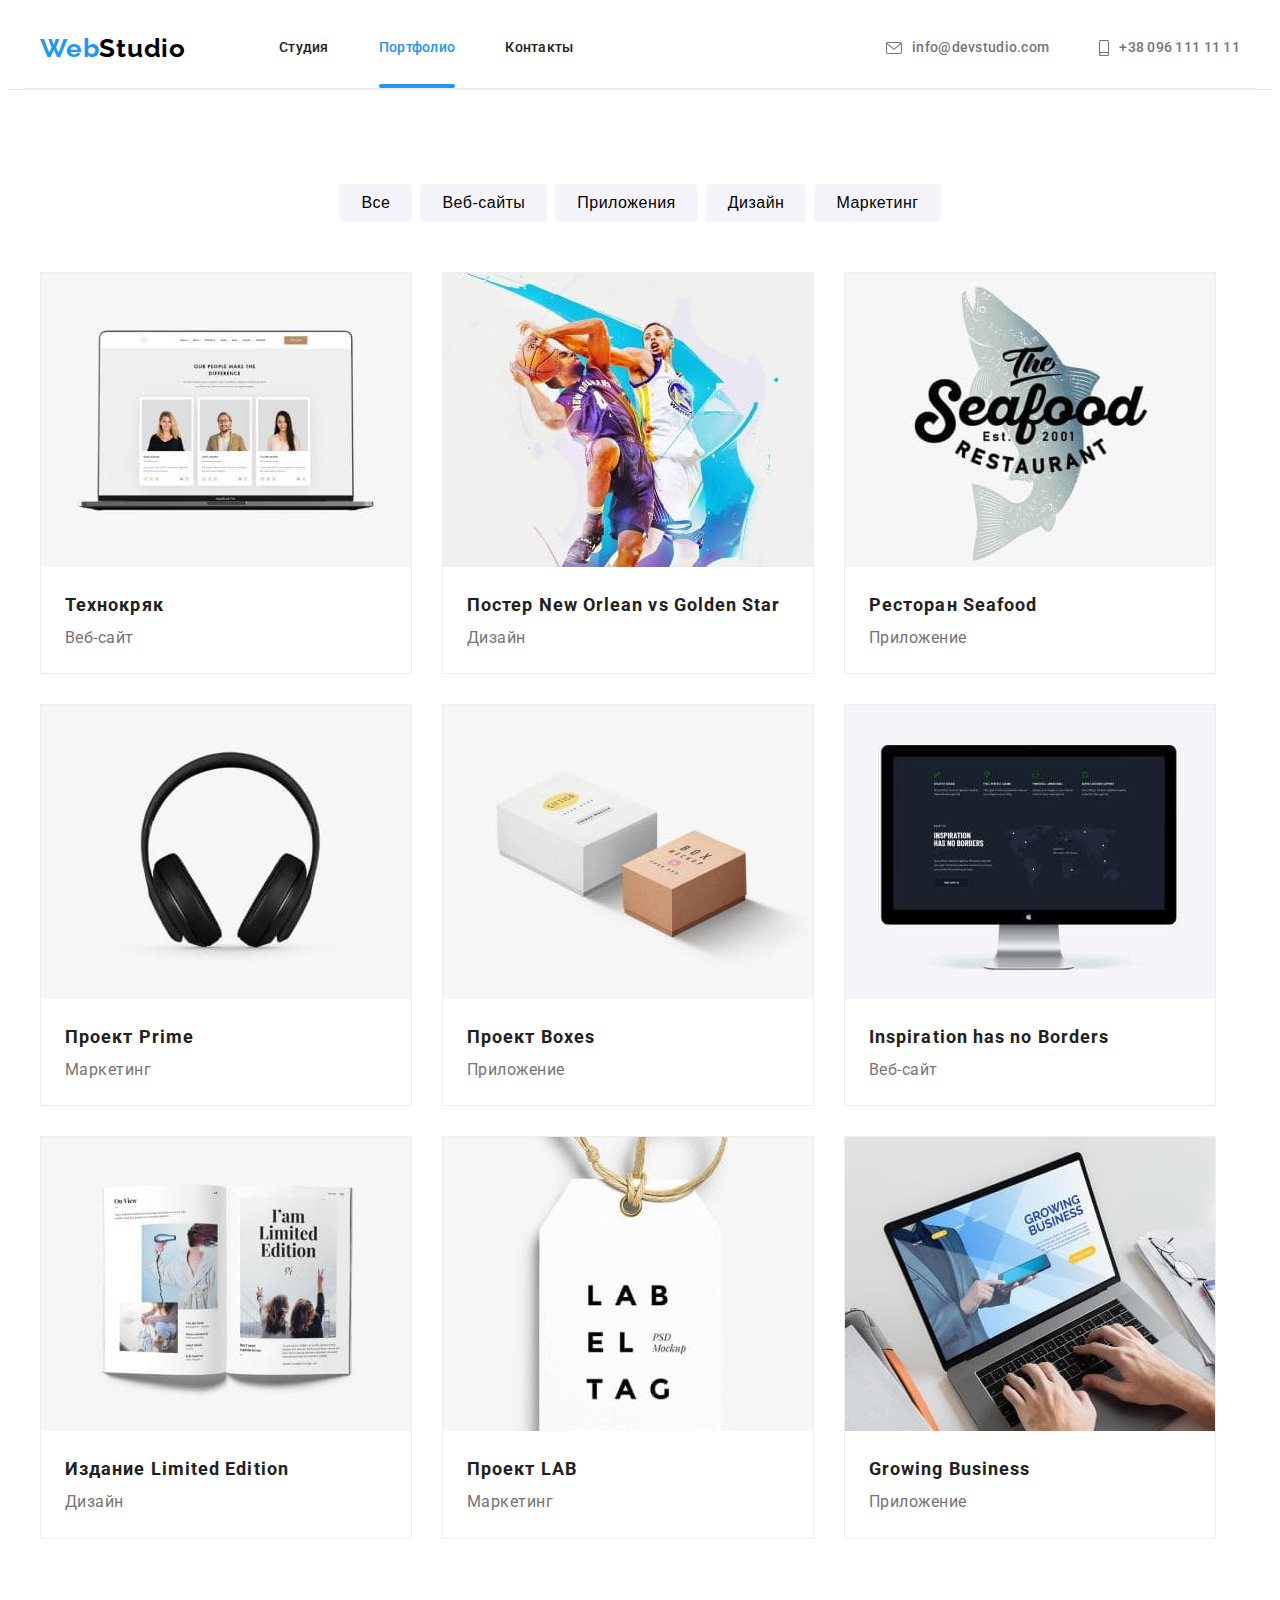
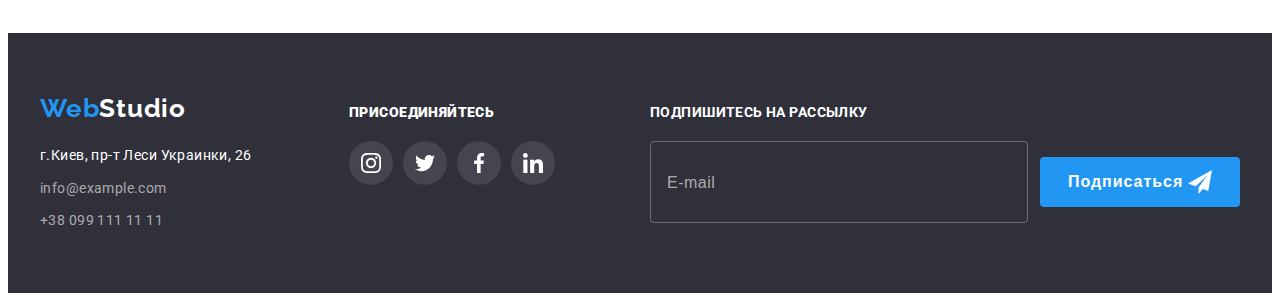
==== portfolio.html @ 007044db "adds files from last homework" ====
<!DOCTYPE html>
<html lang="en">
<head>
    <meta charset="UTF-8">
    <meta http-equiv="X-UA-Compatible" content="IE=edge">
    <meta name="viewport" content="width=device-width, initial-scale=1.0">
    <link rel="stylesheet" href="https://cdnjs.cloudflare.com/ajax/libs/modern-normalize/1.0.0/modern-normalize.min.css" integrity="sha512-ISS7cAi1PEhQ8jnbJpJZMd29NlhNj4AWYyLOSp2CE/CsHxTCu+r+t0D2yoJudVrd0/8fTVPUVDzY5Tvli75u/g==" crossorigin="anonymous" />
    <link rel="preconnect" href="https://fonts.gstatic.com">
    <link href="https://fonts.googleapis.com/css2?family=Raleway:wght@700&family=Roboto:wght@400;500;700;900&display=swap" rel="stylesheet">
    <link rel="stylesheet" href="https://cdnjs.cloudflare.com/ajax/libs/animate.css/4.1.1/animate.min.css"/>
    <link rel="stylesheet" href="./css/portfolio.min.css">
    <link rel="stylesheet" href="./css/main.min.css">
    <title>Портфолио</title>
</head>
<body>
     <!---шапка сайта-->
     <header class="header">  
      <div class="container header"> 

        <nav class="navigation">
            <a href="./index.html" lang="en" class="logo link animate__fadeInTopLeft">
              Web<span class="logo--change-first">Studio</span></a>  

            <ul class="navigation__main-pages">
              <li class="navigation__list-pages list">
                <a href="./index.html"
                 class="navigation__main-pages-link link navigation__main-pages-link--decoration">
                 Студия</a></li>
              <li class="list navigation__list-pages">
                <a href="./portfolio.html" class="navigation__main-pages-link navigation__main-pages-link--current link">
                  Портфолио</a></li>
              <li class="list navigation__list-pages">
                <a href="" class="navigation__main-pages-link navigation__main-pages-link--decoration link">Контакты</a></li>
            </ul>
        </nav>    

            <ul class="first-address"> 
              <li class="first-address__for-contacts list">
                <a href="mailto:info@devstudio.com" 
                class="first-address__phone link first-address__phone--email">
                  <svg class="first-address__icon-contacts-letter" width="16" height="12">
                    <use href="./images/symbol-defs.svg#letter"></use>
                  </svg>
                  info@devstudio.com</a>
              </li>
              <li class="list first-address__for-contacts">
                <a href="tel:+380961111111" 
                class="first-address__phone link first-address__phone--tell">
                  <svg class="first-address__icon-contacts-smartphone" width="10" height="16">
                    <use href="./images/symbol-defs.svg#smartphone"></use>
                  </svg>
                  +38 096 111 11 11</a>
              </li>
            </ul> 
          </div>
    </header>

    <main>
        <!--ссылки на ресурсы-->
        <section class="filters">
          <div class="container">
            <h1 class="visually-hidden">our projects</h1>
            <ul class="filters-btn">                
                <li class="list filters-btn__item">
                    <button type="button" class="filters-btn__button">Все</button> 
                </li>
                <li class="list filters-btn__item">
                    <button type="button" class="filters-btn__button">Веб-сайты</button>
                </li>
                <li class="list filters-btn__item">
                    <button type="button" class="filters-btn__button">Приложения</button>
                </li>
                <li class="list filters-btn__item">
                    <button type="button" class="filters-btn__button">Дизайн</button>
                </li>
                <li class="list filters-btn__item">
                    <button type="button" class="filters-btn__button">Маркетинг</button>
                </li>               
            </ul>
          
            <ul class="projects">
                <li class="list projects__card">                  
                  <a href="" class="link projects__link">
                   <div class="wrapper-overlay">
                     <img src="./images/images-portfolio/1techno-kryak.jpg" alt="Три человека" width="370" height="294">   
                     <p class="wrapper-overlay__text">
                       Технокряк это современная площадка распространения коронавируса. 
                       Компании используют эту платформу для цифрового шпионажа и атак на защищённые сервера конкурентов.
                      </p>                    
                    </div>                  
                    <div class="meta-block">
                    <h3 class="meta-block__subtitle">Технокряк</h3>
                    <p class="meta-block__text">Веб-сайт</p>
                  </div>
                  </a>
                </li>
                <li class="list projects__card"> 
                   <a href="" class="link projects__link">
                    <div class="wrapper-overlay">
                      <img src="./images/images-portfolio/2golden-star.jpg" alt="Баскетболисты" width="370" height="294">
                      <p class="wrapper-overlay__text">
                        Технокряк это современная площадка распространения коронавируса. 
                        Компании используют эту платформу для цифрового шпионажа и атак на защищённые сервера конкурентов.
                       </p>  
                    </div>
                    <div class="meta-block">
                      <h3 class="meta-block__subtitle">Постер New Orlean vs Golden Star</h3>
                    <p class="meta-block__text">Дизайн</p>
                  </div> 
                   </a> 
                </li>
                <li class="list projects__card">
                  <a href="" class="link projects__link">
                    <div class="wrapper-overlay">
                      <img src="./images/images-portfolio/3seafood.jpg" alt="Эмблема ресторана Seafood" width="370" height="294">
                      <p class="wrapper-overlay__text">
                        Технокряк это современная площадка распространения коронавируса. 
                        Компании используют эту платформу для цифрового шпионажа и атак на защищённые сервера конкурентов.
                       </p>  
                    </div>
                    <div class="meta-block">
                      <h3 class="meta-block__subtitle">Ресторан Seafood</h3>
                    <p class="meta-block__text">Приложение</p>
                  </div> 
                  </a>                
                </li>
                <li class="list projects__card">
                  <a href="" class="link projects__link">
                   <div class="wrapper-overlay">
                     <img src="./images/images-portfolio/4prime.jpg" alt="Наушники" width="370" height ="294">
                     <p class="wrapper-overlay__text">
                      Технокряк это современная площадка распространения коронавируса. 
                      Компании используют эту платформу для цифрового шпионажа и атак на защищённые сервера конкурентов.
                     </p>  
                    </div>
                    <div class="meta-block">
                       <h3 class="meta-block__subtitle">Проект Prime</h3>
                    <p class="meta-block__text">Маркетинг</p>
                  </div>
                  </a>
                </li>
                <li class="list projects__card">
                  <a href="" class="link projects__link">
                   <div class="wrapper-overlay">
                     <img src="./images/images-portfolio/5boxes.jpg" alt="Две коробки" width="370" height="294">
                     <p class="wrapper-overlay__text">
                      Технокряк это современная площадка распространения коронавируса. 
                      Компании используют эту платформу для цифрового шпионажа и атак на защищённые сервера конкурентов.
                     </p>  
                    </div>
                   <div class="meta-block">
                     <h3 class="meta-block__subtitle">Проект Boxes</h3>
                    <p class="meta-block__text">Приложение</p>
                  </div> 
                  </a>
                </li>
                <li class="list projects__card">
                  <a href="" class="link projects__link">
                  <div class="wrapper-overlay">
                    <img src="./images/images-portfolio/6no-borders.jpg" alt="Монитор" width="370" height="294">
                    <p class="wrapper-overlay__text">
                      Технокряк это современная площадка распространения коронавируса. 
                      Компании используют эту платформу для цифрового шпионажа и атак на защищённые сервера конкурентов.
                     </p>  
                  </div>  
                  <div class="meta-block">
                    <h3 class="meta-block__subtitle">Inspiration has no Borders</h3>
                    <p class="meta-block__text">Веб-сайт</p>
                  </div>
                  </a>
                </li>
                <li class="list projects__card">
                  <a href="" class="link projects__link">
                  <div class="wrapper-overlay">
                    <img src="./images/images-portfolio/7limited-edition.jpg" alt="Журнал Limited Edition" width="370" height="294">
                    <p class="wrapper-overlay__text">
                      Технокряк это современная площадка распространения коронавируса. 
                      Компании используют эту платформу для цифрового шпионажа и атак на защищённые сервера конкурентов.
                     </p>  
                  </div> 
                   <div class="meta-block">
                     <h3 class="meta-block__subtitle">Издание Limited Edition</h3>
                    <p class="meta-block__text">Дизайн</p>
                  </div>
                  </a>
                </li>
                <li class="list projects__card">
                  <a href="" class="link projects__link">
                  <div class="wrapper-overlay">
                    <img src="./images/images-portfolio/8project-lab.jpg" alt="Лейбл проекта LAB" width="370" height="294">
                    <p class="wrapper-overlay__text">
                      Технокряк это современная площадка распространения коронавируса. 
                      Компании используют эту платформу для цифрового шпионажа и атак на защищённые сервера конкурентов.
                     </p>  
                    </div>
                    <div class="meta-block">
                      <h3 class="meta-block__subtitle">Проект LAB</h3>
                    <p class="meta-block__text">Маркетинг</p>
                  </div>
                  </a> 
                </li>
                <li class="list projects__card">
                  <a href="" class="link projects__link">
                  <div class="wrapper-overlay"> 
                   <img src="./images/images-portfolio/9growing-business.jpg" alt="Ноутбук" width="370"  height="294">
                   <p class="wrapper-overlay__text">
                    Технокряк это современная площадка распространения коронавируса. 
                    Компании используют эту платформу для цифрового шпионажа и атак на защищённые сервера конкурентов.
                   </p>  
                  </div>
                   <div class="meta-block">
                     <h3 class="meta-block__subtitle">Growing Business</h3>
                    <p class="meta-block__text">Приложение</p>
                  </div>
                  </a>
                </li>
            </ul>
          </div>
        </section>
    </main>

     <!--подвал-->
     <footer class="footer">
      <div class="container">  
        <div class="footer__general-box">
          <div class="footer__address-box">   
        <a href="./index.html" lang="en" class="logo link logo--footer">
          Web<span class="logo--change-second">Studio</span></a>
        <!---адрес--> 
        <address class="address">
           <ul class="address__list">
            <li class="list address__contacts">
              <a href="https://goo.gl/maps/VTNjZpvYat5TJ8QY6" target="_blank" rel="noopener noreferrer" 
              class="address__location-link link">
              г.Киев, пр-т Леси Украинки, 26</a>
            </li>
            <li class="list address__contacts">
              <a href="mailto:info@example.com" lang="en"
               class="address__contact-link link">info@example.com</a>
            </li>
            <li class="list address__contacts">
              <a href="tel:+380991111111" class="address__contact-link link">+38 099 111 11 11</a>
            </li>
          </ul>   
        </address>
        </div>  
  
       <!--join-us  -->
        <div class="join">
        <h2 class="visually-hidden">join to us</h2>
        <p class="join__text"><strong>Присоединяйтесь</strong></p>
        
        <ul class="social-list social-list--margin">
          <li class="list social-list__items social-list__items--margin">
            <a href="" class="social-link social-link--footer-identity">
            <svg class="social-link__icon" width="20" height="20">
              <use href="./images/symbol-defs.svg#instagram"></use>
            </svg>
          </a>
          </li>
        <li class="list social-list__items social-list__items--margin">
         <a href="" class="social-link social-link--footer-identity"> 
           <svg class="social-link__icon" width="20" height="20">
            <use href="./images/symbol-defs.svg#twitter"></use>
          </svg>
        </a>
        </li>
        <li class="list social-list__items social-list__items--margin">
          <a href="" class="social-link social-link--footer-identity">
          <svg  class="social-link__icon" width="20" height="20">
            <use href="./images/symbol-defs.svg#facebook"></use>
          </svg>
        </a>
        </li>
        <li class="list social-list__items social-list__items--margin">
          <a href="" class="social-link social-link--footer-identity">
          <svg  class="social-link__icon" width="20" height="20">
            <use href="./images/symbol-defs.svg#linkedin"></use>
          </svg>
          </a>
        </li>
       </ul>
      </div>
      <!-- subscription-form -->
      <div class="subscription">
        <b class="subscription__title">Подпишитесь на рассылку</b>
        <form class="sign-up">
          <input type="email" name="email" class="sign-up__email" placeholder="E-mail">
          <button type="submit" class="sign-up__btn">Подписаться 
           <svg class="sign-up__icon-send" width="24" height="24">
             <use href="./images/symbol-defs.svg#icon-send"></use>
           </svg>  
          </button>
        </form>
      </div>
  
      </div>
    </div> 
    </footer>
    </body>
</html>
---- css/portfolio.min.css ----
:root{--main-font: "Roboto", sans-serif;--secondary-font: "Raleway", sans-serif;--accent-color: #2196F3;--main-color: #212121;--paragraph-color: #757575;--technical-color: #188CE8;--white-color: #fff;--backround-btn: #F5F4FA;--section-background: #2F303A;--letter-spacing: 0.03em;--font-weight-variable: 700;--font-size-predominate: 14px;--container-padding: 15px;--container-width: 1200px;--container-margin: 0 auto;--padding-of-section: 94px;--margin-in-section: 30px;--social-links-color: #AFB1B8;--overlay-cards-color: rgba(33, 150, 243, 0.9)}.link{text-decoration:none;display:block}.list{list-style:none}.address{font-style:normal}h1,h2,h3,h4,h5,h6,p{margin:0}Ul,li{margin:0;padding:0}img{display:block;max-width:100%}body{font-family:var(--main-font);color:var(--main-color);font-weight:400}.visually-hidden{position:absolute !important;clip:rect(1px 1px 1px 1px);clip:rect(1px, 1px, 1px, 1px);padding:0 !important;border:0 !important;height:1px !important;width:1px !important;overflow:hidden}.container{width:var(--container-width);margin:0 auto;padding-left:var(--container-padding);padding-right:var(--container-padding)}.container .filters-btn{-ms-flex-wrap:wrap;flex-wrap:wrap;margin-bottom:50px;-webkit-box-pack:center;-ms-flex-pack:center;justify-content:center}.container>.projects{-ms-flex-wrap:wrap;flex-wrap:wrap;margin-left:calc(-1 * var(--margin-in-section));margin-top:calc(-1 * var(--margin-in-section))}.header .container,.container .filters-btn,.container>.projects,.navigation,.navigation__main-pages,.first-address,.first-address__phone--email,.first-address__phone--tell,.filters-btn,.projects{display:-webkit-box;display:-ms-flexbox;display:flex;-webkit-box-align:center;-ms-flex-align:center;align-items:center}.header{border-bottom:1px solid #ececec}.navigation__list-pages{position:relative}.navigation__list-pages:not(:last-child){margin-right:50px}.navigation__main-pages-link{font-weight:500;font-size:var(--font-size-predominate);line-height:1.14;letter-spacing:0.02em;color:var(--main-color);padding-top:32px;padding-bottom:32px;-webkit-transition:color 250ms cubic-bezier(0.4, 0, 0.2, 1);transition:color 250ms cubic-bezier(0.4, 0, 0.2, 1)}.navigation__main-pages-link:hover,.navigation__main-pages-link:focus{color:var(--accent-color)}.navigation__main-pages-link--current{color:var(--accent-color)}.navigation__main-pages-link--current::after,.navigation__main-pages-link--decoration::after{content:"";display:block;position:absolute;height:4px;width:100%;border-radius:2px;left:0px;bottom:0px;background-color:var(--accent-color)}.navigation__main-pages-link--decoration::after{opacity:0;-webkit-transform:scaleX(0);transform:scaleX(0);-webkit-transition:opacity 250ms cubic-bezier(0.4, 0, 0.2, 1),-webkit-transform 250ms cubic-bezier(0.4, 0, 0.2, 1) 100ms;transition:opacity 250ms cubic-bezier(0.4, 0, 0.2, 1),-webkit-transform 250ms cubic-bezier(0.4, 0, 0.2, 1) 100ms;transition:opacity 250ms cubic-bezier(0.4, 0, 0.2, 1),transform 250ms cubic-bezier(0.4, 0, 0.2, 1) 100ms;transition:opacity 250ms cubic-bezier(0.4, 0, 0.2, 1),transform 250ms cubic-bezier(0.4, 0, 0.2, 1) 100ms,-webkit-transform 250ms cubic-bezier(0.4, 0, 0.2, 1) 100ms}.navigation__main-pages-link--decoration:hover::after{opacity:1;-webkit-transform:scaleX(1);transform:scaleX(1)}.logo{margin-right:93px;-webkit-animation-duration:3000ms;animation-duration:3000ms;font-family:var(--secondary-font);font-weight:var(--font-weight-variable);font-size:26px;line-height:1.19;letter-spacing:var(--letter-spacing);color:var(--accent-color)}.logo--change-first{color:#000}.logo--change-second{color:var(--white-color)}.logo--footer{display:block;margin-bottom:20px}.first-address__phone{padding-top:7px;padding-bottom:7px;font-weight:500;font-size:var(--font-size-predominate);line-height:1.14;letter-spacing:0.02em;color:var(--paragraph-color);padding-top:32px;padding-bottom:32px;-webkit-transition:color 250ms cubic-bezier(0.4, 0, 0.2, 1) 100ms;transition:color 250ms cubic-bezier(0.4, 0, 0.2, 1) 100ms}.first-address__phone:hover,.first-address__phone:focus{color:var(--accent-color)}.first-address__for-contacts:hover .first-address__phone,.first-address__for-contacts:focus .first-address__phone{-webkit-animation-name:heartBeat;animation-name:heartBeat;-webkit-animation-duration:2000ms;animation-duration:2000ms;-webkit-animation-timing-function:linear;animation-timing-function:linear}.first-address{margin-left:auto}.first-address__for-contacts:not(:last-child){margin-right:50px}.first-address__icon-contacts-letter,.first-address__icon-contacts-smartphone{fill:currentColor}.first-address__icon-contacts-letter{height:12px;width:16px;margin-right:10px}.first-address__icon-contacts-smartphone{height:16px;width:10px;margin-right:10px}.address__location-link,.address__contact-link{font-size:var(--font-size-predominate);line-height:1.7;letter-spacing:var(--letter-spacing);display:block;-webkit-transition:color 250ms cubic-bezier(0.4, 0, 0.2, 1);transition:color 250ms cubic-bezier(0.4, 0, 0.2, 1)}.address__location-link{color:var(--white-color)}.address__contact-link{color:rgba(255,255,255,0.6)}.address__contacts:not(:last-child){margin-bottom:9px}.address__location-link:hover,.address__location-link:focus,.address__contact-link:hover,.address__contact-link:focus{color:var(--accent-color)}.filters{padding-top:var(--padding-of-section);padding-bottom:var(--padding-of-section)}.filters-btn__item:not(:last-child){margin-right:8px}.filters-btn{-ms-flex-wrap:wrap;flex-wrap:wrap;margin-bottom:50px;-webkit-box-pack:center;-ms-flex-pack:center;justify-content:center}.filters-btn__button{font-weight:500;font-size:16px;line-height:1.6;letter-spacing:var(--letter-spacing);background-color:var(--backround-btn);cursor:pointer;border:transparent;border-radius:4px;padding:6px 22px;-webkit-transition:color 250ms cubic-bezier(0.4, 0, 0.2, 1),background-color 250ms cubic-bezier(0.4, 0, 0.2, 1),-webkit-box-shadow 250ms cubic-bezier(0.4, 0, 0.2, 1);transition:color 250ms cubic-bezier(0.4, 0, 0.2, 1),background-color 250ms cubic-bezier(0.4, 0, 0.2, 1),-webkit-box-shadow 250ms cubic-bezier(0.4, 0, 0.2, 1);transition:color 250ms cubic-bezier(0.4, 0, 0.2, 1),background-color 250ms cubic-bezier(0.4, 0, 0.2, 1),box-shadow 250ms cubic-bezier(0.4, 0, 0.2, 1);transition:color 250ms cubic-bezier(0.4, 0, 0.2, 1),background-color 250ms cubic-bezier(0.4, 0, 0.2, 1),box-shadow 250ms cubic-bezier(0.4, 0, 0.2, 1),-webkit-box-shadow 250ms cubic-bezier(0.4, 0, 0.2, 1)}.filters-btn__button:hover,.filters-btn__button:focus{color:var(--white-color);background-color:var(--accent-color);-webkit-box-shadow:0px 3px 1px rgba(0,0,0,0.1),0px 1px 2px rgba(0,0,0,0.08),0px 2px 2px rgba(0,0,0,0.12);box-shadow:0px 3px 1px rgba(0,0,0,0.1),0px 1px 2px rgba(0,0,0,0.08),0px 2px 2px rgba(0,0,0,0.12)}.projects{-ms-flex-wrap:wrap;flex-wrap:wrap;margin-left:calc(-1 * var(--margin-in-section));margin-top:calc(-1 * var(--margin-in-section))}.projects__card{margin-left:var(--margin-in-section);margin-top:var(--margin-in-section);width:370px;border:1px solid #EEEEEE}.projects__link:hover,.projects__link:focus{-webkit-box-shadow:0px 1px 1px rgba(0,0,0,0.12),0px 4px 4px rgba(0,0,0,0.06),1px 4px 6px rgba(0,0,0,0.16);box-shadow:0px 1px 1px rgba(0,0,0,0.12),0px 4px 4px rgba(0,0,0,0.06),1px 4px 6px rgba(0,0,0,0.16)}.meta-block{padding-top:20px;padding-bottom:20px;padding-left:24px;padding-right:auto}.meta-block__subtitle{font-weight:var(--font-weight-variable);font-size:18px;line-height:2;letter-spacing:0.06em;color:var(--main-color)}.meta-block__text{font-size:16px;line-height:1.9;letter-spacing:var(--letter-spacing);color:var(--paragraph-color)}.wrapper-overlay{position:relative;overflow:hidden}.wrapper-overlay__text{position:absolute;top:0;left:0;max-width:100%;height:100%;padding:63px 24px;background-color:var(--overlay-cards-color);color:#fff;font-size:18px;line-height:1.5;letter-spacing:var(--letter-spacing);opacity:0;-webkit-transform:translateY(100%);transform:translateY(100%);overflow:auto;-webkit-transition:opacity 250ms cubic-bezier(0.4, 0, 0.2, 1),-webkit-transform 250ms cubic-bezier(0.4, 0, 0.2, 1);transition:opacity 250ms cubic-bezier(0.4, 0, 0.2, 1),-webkit-transform 250ms cubic-bezier(0.4, 0, 0.2, 1);transition:transform 250ms cubic-bezier(0.4, 0, 0.2, 1),opacity 250ms cubic-bezier(0.4, 0, 0.2, 1);transition:transform 250ms cubic-bezier(0.4, 0, 0.2, 1),opacity 250ms cubic-bezier(0.4, 0, 0.2, 1),-webkit-transform 250ms cubic-bezier(0.4, 0, 0.2, 1)}.projects__link:focus .wrapper-overlay__text,.projects__link:hover .wrapper-overlay__text{-webkit-transform:translateY(0);transform:translateY(0);opacity:1}.footer{background-color:var(--section-background);padding-top:60px;padding-bottom:60px}.footer__address-box{display:-webkit-box;display:-ms-flexbox;display:flex;-webkit-box-orient:vertical;-webkit-box-direction:normal;-ms-flex-direction:column;flex-direction:column}.footer__general-box{display:-webkit-box;display:-ms-flexbox;display:flex;-webkit-box-align:baseline;-ms-flex-align:baseline;align-items:baseline}.join{display:-webkit-box;display:-ms-flexbox;display:flex;-webkit-box-orient:vertical;-webkit-box-direction:normal;-ms-flex-direction:column;flex-direction:column;margin-left:70px;margin-right:auto}.join__text{font-weight:var(--font-weight-variable);font-size:14px;line-height:1.14;letter-spacing:var(--letter-spacing);text-transform:uppercase;color:#FFFFFF;margin-bottom:20px}
/*# sourceMappingURL=portfolio.min.css.map */
---- css/main.min.css ----
:root{--main-font: "Roboto", sans-serif;--secondary-font: "Raleway", sans-serif;--accent-color: #2196F3;--main-color: #212121;--paragraph-color: #757575;--technical-color: #188CE8;--white-color: #fff;--backround-btn: #F5F4FA;--section-background: #2F303A;--letter-spacing: 0.03em;--font-weight-variable: 700;--font-size-predominate: 14px;--container-padding: 15px;--container-width: 1200px;--container-margin: 0 auto;--padding-of-section: 94px;--margin-in-section: 30px;--social-links-color: #AFB1B8;--overlay-cards-color: rgba(33, 150, 243, 0.9)}.link{text-decoration:none;display:block}.list{list-style:none}.address{font-style:normal}h1,h2,h3,h4,h5,h6,p{margin:0}Ul,li{margin:0;padding:0}img{display:block;max-width:100%}body{font-family:var(--main-font);color:var(--main-color);font-weight:400}.visually-hidden{position:absolute !important;clip:rect(1px 1px 1px 1px);clip:rect(1px, 1px, 1px, 1px);padding:0 !important;border:0 !important;height:1px !important;width:1px !important;overflow:hidden}.container{width:var(--container-width);margin:0 auto;padding-left:var(--container-padding);padding-right:var(--container-padding)}.container .filters-btn{-ms-flex-wrap:wrap;flex-wrap:wrap;margin-bottom:50px;-webkit-box-pack:center;-ms-flex-pack:center;justify-content:center}.container>.projects{-ms-flex-wrap:wrap;flex-wrap:wrap;margin-left:calc(-1 * var(--margin-in-section));margin-top:calc(-1 * var(--margin-in-section))}.header .container,.container .filters-btn,.container>.projects,.navigation,.navigation__main-pages,.first-address,.first-address__phone--email,.first-address__phone--tell,.skills,.description,.description__skills-block,.work-list,.products-block,.social-list,.social-link,.clients-list,.clients-list__item,.sign-up,.sign-up__btn,.checkbox-square__label{display:-webkit-box;display:-ms-flexbox;display:flex;-webkit-box-align:center;-ms-flex-align:center;align-items:center}.header{border-bottom:1px solid #ececec}.navigation__list-pages{position:relative}.navigation__list-pages:not(:last-child){margin-right:50px}.navigation__main-pages-link{font-weight:500;font-size:var(--font-size-predominate);line-height:1.14;letter-spacing:0.02em;color:var(--main-color);padding-top:32px;padding-bottom:32px;-webkit-transition:color 250ms cubic-bezier(0.4, 0, 0.2, 1);transition:color 250ms cubic-bezier(0.4, 0, 0.2, 1)}.navigation__main-pages-link:hover,.navigation__main-pages-link:focus{color:var(--accent-color)}.navigation__main-pages-link--current{color:var(--accent-color)}.navigation__main-pages-link--current::after,.navigation__main-pages-link--decoration::after{content:"";display:block;position:absolute;height:4px;width:100%;border-radius:2px;left:0px;bottom:0px;background-color:var(--accent-color)}.navigation__main-pages-link--decoration::after{opacity:0;-webkit-transform:scaleX(0);transform:scaleX(0);-webkit-transition:opacity 250ms cubic-bezier(0.4, 0, 0.2, 1),-webkit-transform 250ms cubic-bezier(0.4, 0, 0.2, 1) 100ms;transition:opacity 250ms cubic-bezier(0.4, 0, 0.2, 1),-webkit-transform 250ms cubic-bezier(0.4, 0, 0.2, 1) 100ms;transition:opacity 250ms cubic-bezier(0.4, 0, 0.2, 1),transform 250ms cubic-bezier(0.4, 0, 0.2, 1) 100ms;transition:opacity 250ms cubic-bezier(0.4, 0, 0.2, 1),transform 250ms cubic-bezier(0.4, 0, 0.2, 1) 100ms,-webkit-transform 250ms cubic-bezier(0.4, 0, 0.2, 1) 100ms}.navigation__main-pages-link--decoration:hover::after{opacity:1;-webkit-transform:scaleX(1);transform:scaleX(1)}.logo{margin-right:93px;-webkit-animation-duration:3000ms;animation-duration:3000ms;font-family:var(--secondary-font);font-weight:var(--font-weight-variable);font-size:26px;line-height:1.19;letter-spacing:var(--letter-spacing);color:var(--accent-color)}.logo--change-first{color:#000}.logo--change-second{color:var(--white-color)}.logo--footer{display:block;margin-bottom:20px}.first-address__phone{padding-top:7px;padding-bottom:7px;font-weight:500;font-size:var(--font-size-predominate);line-height:1.14;letter-spacing:0.02em;color:var(--paragraph-color);padding-top:32px;padding-bottom:32px;-webkit-transition:color 250ms cubic-bezier(0.4, 0, 0.2, 1) 100ms;transition:color 250ms cubic-bezier(0.4, 0, 0.2, 1) 100ms}.first-address__phone:hover,.first-address__phone:focus{color:var(--accent-color)}.first-address__for-contacts:hover .first-address__phone,.first-address__for-contacts:focus .first-address__phone{-webkit-animation-name:heartBeat;animation-name:heartBeat;-webkit-animation-duration:2000ms;animation-duration:2000ms;-webkit-animation-timing-function:linear;animation-timing-function:linear}.first-address{margin-left:auto}.first-address__for-contacts:not(:last-child){margin-right:50px}.first-address__icon-contacts-letter,.first-address__icon-contacts-smartphone{fill:currentColor}.first-address__icon-contacts-letter{height:12px;width:16px;margin-right:10px}.first-address__icon-contacts-smartphone{height:16px;width:10px;margin-right:10px}.address__location-link,.address__contact-link{font-size:var(--font-size-predominate);line-height:1.7;letter-spacing:var(--letter-spacing);display:block;-webkit-transition:color 250ms cubic-bezier(0.4, 0, 0.2, 1);transition:color 250ms cubic-bezier(0.4, 0, 0.2, 1)}.address__location-link{color:var(--white-color)}.address__contact-link{color:rgba(255,255,255,0.6)}.address__contacts:not(:last-child){margin-bottom:9px}.address__location-link:hover,.address__location-link:focus,.address__contact-link:hover,.address__contact-link:focus{color:var(--accent-color)}.modal-btn{display:block;margin-left:auto;margin-right:auto;margin-top:30px;background-color:var(--accent-color);padding:10px 32px;min-width:200px;cursor:pointer;border:none;border-radius:4px;-webkit-transition:background-color 250ms cubic-bezier(0.4, 0, 0.2, 1);transition:background-color 250ms cubic-bezier(0.4, 0, 0.2, 1)}.modal-btn__text-btn{font-weight:var(--font-weight-variable);font-size:16px;line-height:1.9;letter-spacing:0.06em;height:30px;color:var(--white-color)}.modal-btn:hover,.modal-btn:focus{background-color:var(--technical-color)}.our-work__title,.our-staff__title{font-weight:var(--font-weight-variable);font-size:36px;line-height:1.17;letter-spacing:var(--letter-spacing);text-align:center;display:block;margin-left:auto;margin-right:auto;margin-bottom:50px}.hero{background-color:var(--section-background);padding-bottom:200px;padding-top:200px}.hero--banner{display:-webkit-box;display:-ms-flexbox;display:flex;background-color:var(--section-background);max-width:1600px;margin:0 auto;background-size:cover;background-repeat:no-repeat;background-position:center;background-image:-webkit-gradient(linear, left top, left bottom, from(rgba(47,48,58,0.4)), to(rgba(47,48,58,0.4))),url(../images/img.jpg);background-image:linear-gradient(rgba(47,48,58,0.4), rgba(47,48,58,0.4)),url(../images/img.jpg)}.hero__headline{font-family:var(--main-font);font-weight:900;font-size:44px;line-height:1.4;letter-spacing:0.06em;text-transform:uppercase;color:var(--white-color);max-width:696px;text-align:center;margin-left:auto;margin-right:auto}.skills{padding-top:var(--padding-of-section);padding-bottom:var(--padding-of-section)}.description{margin-left:calc(-1*var(--margin-in-section));margin-top:calc(-1*var(--margin-in-section))}.description__block{margin-left:var(--margin-in-section);margin-top:var(--margin-in-section);height:251px;width:270px}.description__skills-block{-webkit-box-pack:center;-ms-flex-pack:center;justify-content:center;background-color:var(--backround-btn);width:270px;height:120px;margin-bottom:30px;border-radius:4px}.description__title-description{font-weight:var(--font-weight-variable);font-size:var(--font-size-predominate);line-height:1.14;letter-spacing:var(--letter-spacing);text-transform:uppercase;margin-bottom:10px}.description__text-description{font-size:var(--font-size-predominate);line-height:1.7;letter-spacing:var(--letter-spacing);color:var(--paragraph-color)}.description__skills-icons{fill:currentColor}.our-work{padding-bottom:94px}.work-list{-ms-flex-wrap:wrap;flex-wrap:wrap;margin-left:calc(-1*var(--margin-in-section));margin-bottom:calc(-1*var(--margin-in-section))}.work-list__item{margin-left:var(--margin-in-section);margin-bottom:var(--margin-in-section);position:relative;height:294px;width:370px}.products-block{position:absolute;-webkit-box-pack:center;-ms-flex-pack:center;justify-content:center;width:100%;height:70px;left:0;bottom:0;background:rgba(47,48,58,0.8);-webkit-transform:scaleY(1);transform:scaleY(1);-webkit-transition:-webkit-transform 250ms cubic-bezier(0.4, 0, 0.2, 1) 150ms;transition:-webkit-transform 250ms cubic-bezier(0.4, 0, 0.2, 1) 150ms;transition:transform 250ms cubic-bezier(0.4, 0, 0.2, 1) 150ms;transition:transform 250ms cubic-bezier(0.4, 0, 0.2, 1) 150ms, -webkit-transform 250ms cubic-bezier(0.4, 0, 0.2, 1) 150ms}.work-list__item:focus .products-block,.work-list__item:hover .products-block{-webkit-transform:scaleY(1.1);transform:scaleY(1.1)}.products-block__text{font-weight:var(--font-weight-variable);font-size:14px;line-height:1.14;letter-spacing:var(--letter-spacing);text-transform:uppercase;color:#fff}.our-staff{background:var(--backround-btn);padding-top:var(--padding-of-section);padding-bottom:var(--padding-of-section)}.our-staff__container{padding-top:0;padding-bottom:0}.command{display:-webkit-box;display:-ms-flexbox;display:flex;-ms-flex-wrap:wrap;flex-wrap:wrap;margin-left:calc(-1*var(--margin-in-section));margin-bottom:calc(-1*var(--margin-in-section))}.command__list{width:270px;height:430px;margin-left:var(--margin-in-section);margin-bottom:var(--margin-in-section);-webkit-box-shadow:0px 1px 3px rgba(0,0,0,0.12),0px 1px 1px rgba(0,0,0,0.14),0px 2px 1px rgba(0,0,0,0.2);box-shadow:0px 1px 3px rgba(0,0,0,0.12),0px 1px 1px rgba(0,0,0,0.14),0px 2px 1px rgba(0,0,0,0.2);border-radius:0px 0px 4px 4px}.block-for-text{padding-top:var(--margin-in-section);padding-bottom:var(--margin-in-section);padding-left:30px;padding-right:30px;text-align:center}.block-for-text__names{font-weight:500;font-size:16px;line-height:1.2;letter-spacing:var(--letter-spacing);margin-bottom:10px}.block-for-text__position{font-size:16px;line-height:1.2;letter-spacing:var(--letter-spacing);color:var(--paragraph-color);margin-bottom:16px}.social-list{-webkit-box-pack:center;-ms-flex-pack:center;justify-content:center;-ms-flex-pack:distribute;justify-content:space-around}.social-link{-webkit-box-pack:center;-ms-flex-pack:center;justify-content:center;color:var(--social-links-color);width:44px;height:44px;border-radius:50%;text-decoration:none;-webkit-transition:color 250ms cubic-bezier(0.4, 0, 0.2, 1),background-color 250ms cubic-bezier(0.4, 0, 0.2, 1);transition:color 250ms cubic-bezier(0.4, 0, 0.2, 1),background-color 250ms cubic-bezier(0.4, 0, 0.2, 1)}.social-link:hover,.social-link:focus{background-color:var(--accent-color);color:#fff}.social-link__icon{fill:currentColor;width:20px;height:20px}.social-list--margin{display:-webkit-box;display:-ms-flexbox;display:flex;-webkit-box-align:center;-ms-flex-align:center;align-items:center;margin-bottom:-10px;margin-left:-10px}.social-list__items--margin{margin-bottom:10px;margin-left:10px}.social-link--footer-identity{background:rgba(255,255,255,0.1);border-radius:50%;color:#fff}.clients{padding-bottom:var(--padding-of-section);padding-top:94px}.clients__title{font-weight:var(--font-weight-variable);font-size:36px;letter-spacing:var(--letter-spacing);text-align:center;display:block;margin-left:auto;margin-right:auto;margin-bottom:50px;line-height:1.16}.clients-list{-ms-flex-wrap:wrap;flex-wrap:wrap;margin-left:calc(-1*var(--margin-in-section))}.clients-list__item{-webkit-box-pack:center;-ms-flex-pack:center;justify-content:center;width:170px;height:90px;border:1px solid #AFB1B8;border-radius:4px;margin-left:var(--margin-in-section)}.clients-list__link{display:-webkit-box;display:-ms-flexbox;display:flex;-webkit-box-align:center;-ms-flex-align:center;align-items:center;-webkit-box-pack:center;-ms-flex-pack:center;justify-content:center;color:var(--social-links-color);width:100%;height:100%;-webkit-transition:color 250ms cubic-bezier(0.4, 0, 0.2, 1);transition:color 250ms cubic-bezier(0.4, 0, 0.2, 1)}.clients-list__icon{fill:currentColor}.clients-list__link:hover,.clients-list__link:focus{color:var(--accent-color)}.clients-list__item:hover,.clients-list__item:focus{border:1px solid var(--accent-color)}.footer{background-color:var(--section-background);padding-top:60px;padding-bottom:60px}.footer__address-box{display:-webkit-box;display:-ms-flexbox;display:flex;-webkit-box-orient:vertical;-webkit-box-direction:normal;-ms-flex-direction:column;flex-direction:column}.footer__general-box{display:-webkit-box;display:-ms-flexbox;display:flex;-webkit-box-align:baseline;-ms-flex-align:baseline;align-items:baseline}.join{display:-webkit-box;display:-ms-flexbox;display:flex;-webkit-box-orient:vertical;-webkit-box-direction:normal;-ms-flex-direction:column;flex-direction:column;margin-left:70px;margin-right:auto}.join__text{font-weight:var(--font-weight-variable);font-size:14px;line-height:1.14;letter-spacing:var(--letter-spacing);text-transform:uppercase;color:#FFFFFF;margin-bottom:20px}.subscription__title{display:block;padding-bottom:20px;font-weight:var(--font-weight-variable);font-size:14px;line-height:1.14;letter-spacing:var(--letter-spacing);text-transform:uppercase;color:var(--white-color)}.sign-up{-webkit-box-orient:horizontal;-webkit-box-direction:normal;-ms-flex-direction:row;flex-direction:row;margin-right:auto}.sign-up__email{width:358px;height:50px;border:1px solid rgba(255,255,255,0.3);border-radius:4px;background-color:transparent;padding-top:15px;padding-left:16px;padding-bottom:15px;cursor:pointer}.sign-up__email::-webkit-input-placeholder{font-size:16px;line-height:1.25;letter-spacing:0.03em;color:rgba(255,255,255,0.6)}.sign-up__email:-ms-input-placeholder{font-size:16px;line-height:1.25;letter-spacing:0.03em;color:rgba(255,255,255,0.6)}.sign-up__email::-ms-input-placeholder{font-size:16px;line-height:1.25;letter-spacing:0.03em;color:rgba(255,255,255,0.6)}.sign-up__email::placeholder{font-size:16px;line-height:1.25;letter-spacing:0.03em;color:rgba(255,255,255,0.6)}.sign-up__email[placeholder]{color:#fff;font-size:20px;line-height:1.15;letter-spacing:var(--letter-spacing)}.sign-up__btn{width:200px;height:50px;padding:10px 28px;background-color:var(--accent-color);border-radius:4px;-webkit-box-pack:justify;-ms-flex-pack:justify;justify-content:space-between;margin-left:12px;cursor:pointer;border:none;font-weight:var(--font-weight-variable);font-size:16px;line-height:1.9;letter-spacing:0.06em;color:#FFFFFF}.backdrop{position:fixed;top:0;left:0;height:100vh;width:100vw;background-color:rgba(0,0,0,0.2);scale:1;opacity:1;-webkit-transition:opacity 250ms cubic-bezier(0.4, 0, 0.2, 1),-webkit-transform 250ms cubic-bezier(0.4, 0, 0.2, 1);transition:opacity 250ms cubic-bezier(0.4, 0, 0.2, 1),-webkit-transform 250ms cubic-bezier(0.4, 0, 0.2, 1);transition:opacity 250ms cubic-bezier(0.4, 0, 0.2, 1),transform 250ms cubic-bezier(0.4, 0, 0.2, 1);transition:opacity 250ms cubic-bezier(0.4, 0, 0.2, 1),transform 250ms cubic-bezier(0.4, 0, 0.2, 1),-webkit-transform 250ms cubic-bezier(0.4, 0, 0.2, 1)}.backdrop-modal{position:absolute;width:528px;height:581px;background-color:#fff;top:50%;left:50%;-webkit-transform:translate(-50%, -50%) rotate(1turn) scaleX(1);transform:translate(-50%, -50%) rotate(1turn) scaleX(1);border-radius:4px;opacity:1;-webkit-transition:opacity 250ms cubic-bezier(0.4, 0, 0.2, 1),-webkit-transform 250ms cubic-bezier(0.4, 0, 0.2, 1);transition:opacity 250ms cubic-bezier(0.4, 0, 0.2, 1),-webkit-transform 250ms cubic-bezier(0.4, 0, 0.2, 1);transition:opacity 250ms cubic-bezier(0.4, 0, 0.2, 1),transform 250ms cubic-bezier(0.4, 0, 0.2, 1);transition:opacity 250ms cubic-bezier(0.4, 0, 0.2, 1),transform 250ms cubic-bezier(0.4, 0, 0.2, 1),-webkit-transform 250ms cubic-bezier(0.4, 0, 0.2, 1)}.backdrop-modal__close-icon{-webkit-transition:color 250ms cubic-bezier(0.4, 0, 0.2, 1);transition:color 250ms cubic-bezier(0.4, 0, 0.2, 1)}.backdrop.is-hidden .backdrop-modal{-webkit-transform:translate(-50%, -50%) rotate(0) scaleX(0);transform:translate(-50%, -50%) rotate(0) scaleX(0);opacity:0}.backdrop.is-hidden{opacity:0;pointer-events:none;-webkit-transform:scale(0.9);transform:scale(0.9)}.backdrop-modal__close-btn{position:absolute;display:-webkit-box;display:-ms-flexbox;display:flex;-webkit-box-align:center;-ms-flex-align:center;align-items:center;-webkit-box-pack:center;-ms-flex-pack:center;justify-content:center;top:8px;right:8px;height:30px;width:30px;background:transparent;border-radius:50%;border:1px solid rgba(0,0,0,0.1);cursor:pointer;-webkit-transition:color 250ms cubic-bezier(0.4, 0, 0.2, 1);transition:color 250ms cubic-bezier(0.4, 0, 0.2, 1)}.backdrop-modal__close-btn:focus,.backdrop-modal__close-btn:hover{color:var(--accent-color);border-color:1px solid var(--accent-color);fill:var(--accent-color)}.form{display:-webkit-box;display:-ms-flexbox;display:flex;-webkit-box-orient:vertical;-webkit-box-direction:normal;-ms-flex-direction:column;flex-direction:column;width:100%;height:100%;padding:40px}.form__title{display:block;margin-bottom:12px;font-weight:var(--font-weight-variable);font-size:20px;line-height:1.15;text-align:center;letter-spacing:var(--letter-spacing)}.form__wrapper-user-field{position:relative;display:block;margin-top:4px}.form__label-text{display:block;font-size:12px;line-height:1.17;letter-spacing:0.01em;color:var(--paragraph-color);margin-bottom:10px}.form__label-text--textarea{margin-bottom:20px}.form__user-comment{resize:none;width:100%;min-height:120px;border:1px solid rgba(33,33,33,0.2);border-radius:4px;margin-top:4px;padding:12px 16px;-webkit-transition:border-color 250ms cubic-bezier(0.4, 0, 0.2, 1);transition:border-color 250ms cubic-bezier(0.4, 0, 0.2, 1)}.form__user-comment::-webkit-input-placeholder{font-size:14px;line-height:1.14;letter-spacing:0.01em;color:rgba(117,117,117,0.5)}.form__user-comment:-ms-input-placeholder{font-size:14px;line-height:1.14;letter-spacing:0.01em;color:rgba(117,117,117,0.5)}.form__user-comment::-ms-input-placeholder{font-size:14px;line-height:1.14;letter-spacing:0.01em;color:rgba(117,117,117,0.5)}.form__user-comment::placeholder{font-size:14px;line-height:1.14;letter-spacing:0.01em;color:rgba(117,117,117,0.5)}.form__user-comment:focus{border-color:var(--accent-color);outline:none}.form__input-field{width:100%;height:40px;border:1px solid rgba(33,33,33,0.2);border-radius:4px;padding-left:42px;-webkit-transition:border-color 250ms cubic-bezier(0.4, 0, 0.2, 1);transition:border-color 250ms cubic-bezier(0.4, 0, 0.2, 1)}.form__input-field__input-field:focus{outline:none;border-color:var(--accent-color)}.form__icon{position:absolute;display:block;left:12px;top:50%;-webkit-transform:translateY(-50%);transform:translateY(-50%);width:18px;height:18px;fill:var(--main-color);-webkit-transition:fill 250ms cubic-bezier(0.4, 0, 0.2, 1);transition:fill 250ms cubic-bezier(0.4, 0, 0.2, 1)}.form__input-field:focus+.form__icon{fill:var(--accent-color)}.checkbox-square__label::before{content:"";display:block;background-image:url(../images/checkbox/checkbox.svg);background-repeat:no-repeat;background-size:contain;width:16px;height:16px;margin-right:7px;border:2px solid var(--main-color);border-radius:2px;cursor:pointer;scale:1;-webkit-transition:background-color 250ms cubic-bezier(0.4, 0, 0.2, 1),background-image 250ms cubic-bezier(0.4, 0, 0.2, 1),-webkit-transform 250ms cubic-bezier(0.4, 0, 0.2, 1);transition:background-color 250ms cubic-bezier(0.4, 0, 0.2, 1),background-image 250ms cubic-bezier(0.4, 0, 0.2, 1),-webkit-transform 250ms cubic-bezier(0.4, 0, 0.2, 1);transition:background-color 250ms cubic-bezier(0.4, 0, 0.2, 1),transform 250ms cubic-bezier(0.4, 0, 0.2, 1),background-image 250ms cubic-bezier(0.4, 0, 0.2, 1);transition:background-color 250ms cubic-bezier(0.4, 0, 0.2, 1),transform 250ms cubic-bezier(0.4, 0, 0.2, 1),background-image 250ms cubic-bezier(0.4, 0, 0.2, 1),-webkit-transform 250ms cubic-bezier(0.4, 0, 0.2, 1)}.checkbox-square:focus+.checkbox-square__label::before{-webkit-box-shadow:0 0 0 2px var(--accent-color);box-shadow:0 0 0 2px var(--accent-color)}.checkbox-square__label{-webkit-box-pack:center;-ms-flex-pack:center;justify-content:center;font-size:14px;line-height:1.7;letter-spacing:var(--letter-spacing);border-color:var(--paragraph-color)}.checkbox-square__confidence-link{font-size:14px;line-height:1.7;color:var(--accent-color);letter-spacing:var(--letter-spacing);text-decoration:underline}.checkbox-square:checked+.checkbox-square__label::before{background-image:url(../images/checkbox/vector.svg);background-repeat:no-repeat;background-size:contain;background-color:var(--accent-color);border:none;background-position:center;-webkit-transform:scale(1.2);transform:scale(1.2);outline:none}.submit-btn{-ms-flex-item-align:center;-ms-grid-row-align:center;align-self:center;display:block;background-color:var(--accent-color);padding:10px 55px;min-width:200px;height:50px;cursor:pointer;margin-top:30px;border-radius:4px;-webkit-box-shadow:0px 4px 4px rgba(0,0,0,0.15);box-shadow:0px 4px 4px rgba(0,0,0,0.15);border:none;-webkit-transition:background-color 250ms cubic-bezier(0.4, 0, 0.2, 1);transition:background-color 250ms cubic-bezier(0.4, 0, 0.2, 1)}.submit-btn:hover,.submit-btn:focus{background-color:var(--technical-color)}.submit-btn__text{font-weight:var(--font-weight-variable);font-size:16px;line-height:1.9;letter-spacing:0.06em;color:#FFFFFF}
/*# sourceMappingURL=main.min.css.map */
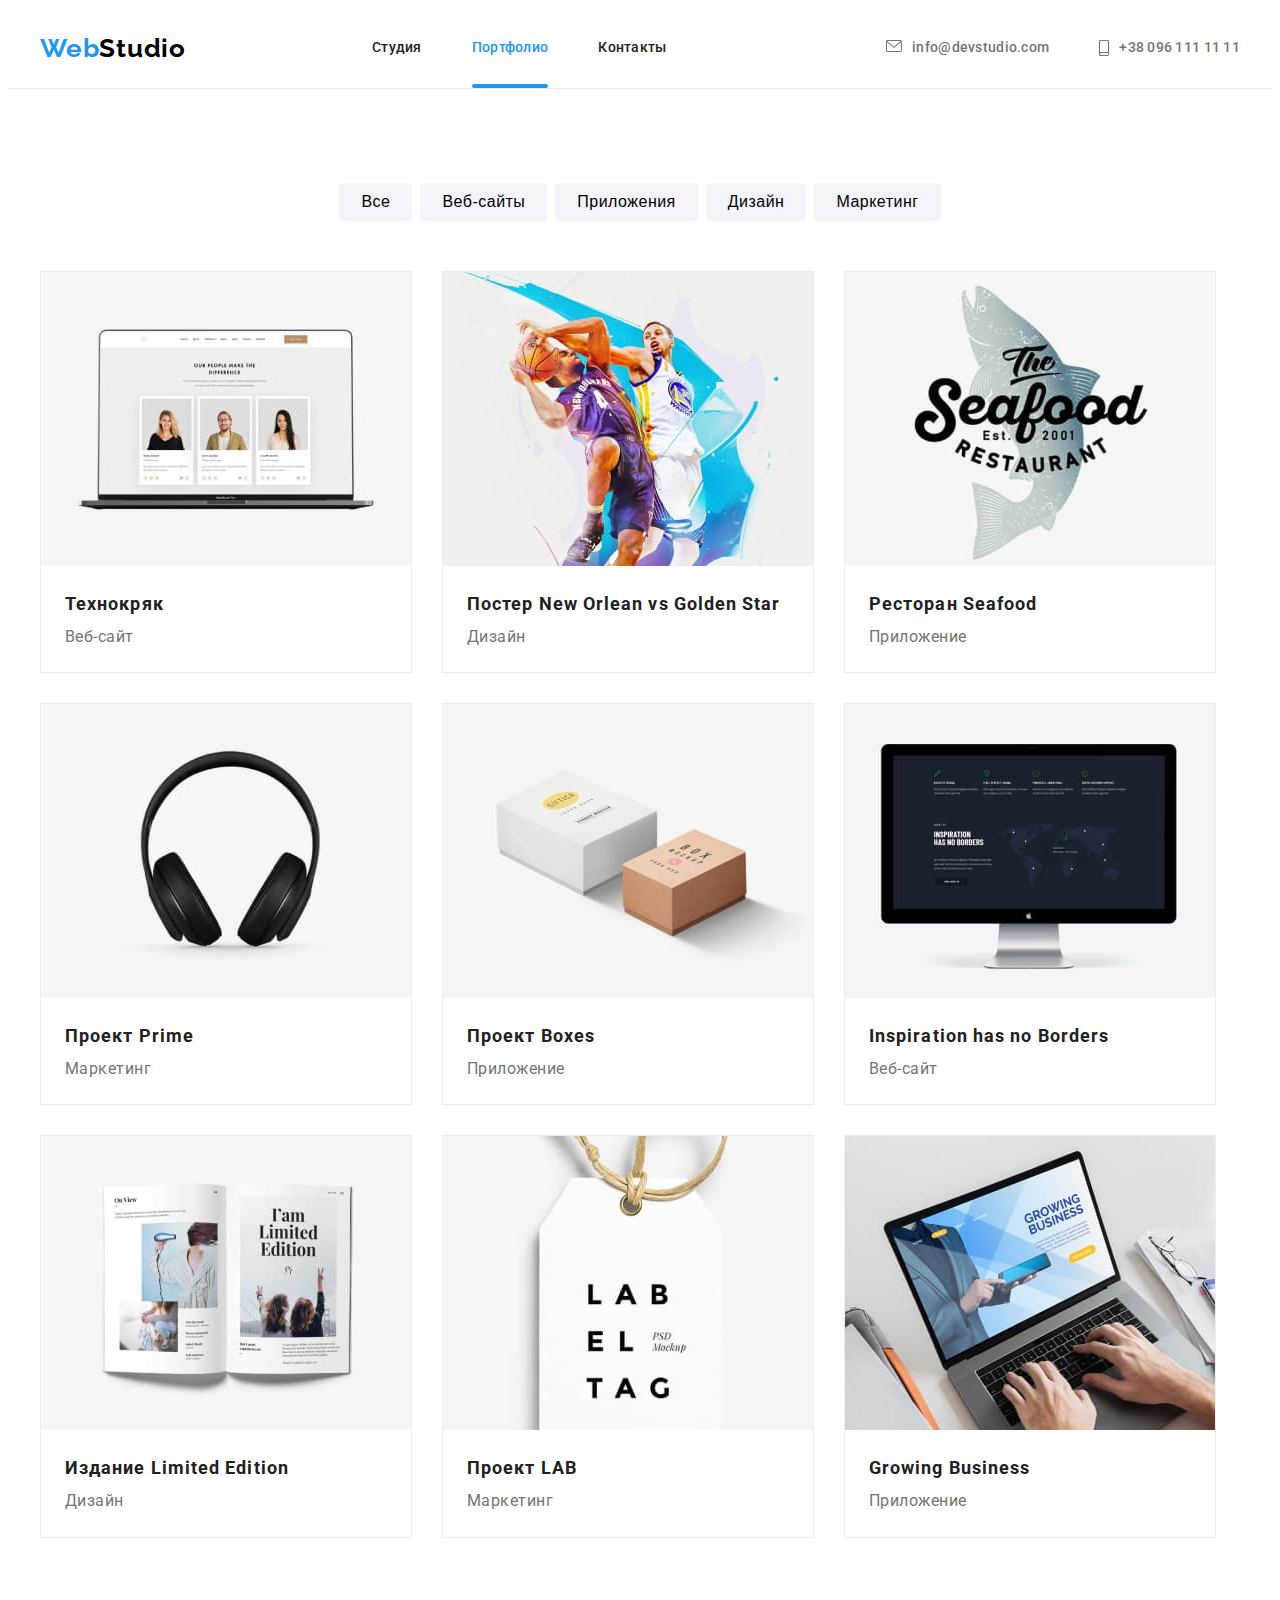
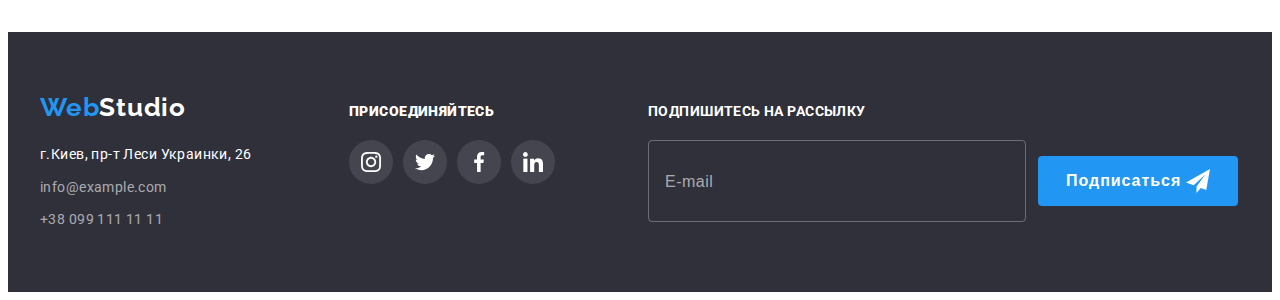
==== commit d674e71c: "styles for portfolio" ====
--- a/portfolio.html
+++ b/portfolio.html
@@ -15,30 +15,36 @@
 <body>
      <!---шапка сайта-->
      <header class="header">  
-      <div class="container header"> 
+      <div class="container"> 
 
         <nav class="navigation">
             <a href="./index.html" lang="en" class="logo link animate__fadeInTopLeft">
               Web<span class="logo--change-first">Studio</span></a>  
 
             <ul class="navigation__main-pages">
-              <li class="navigation__list-pages list">
+              <li class="navigation__list-pages navigation__list-pages--margin list">
                 <a href="./index.html"
-                 class="navigation__main-pages-link link navigation__main-pages-link--decoration">
+                 class=" link navigation__main-pages-link navigation__main-pages-link--decoration">
                  Студия</a></li>
-              <li class="list navigation__list-pages">
-                <a href="./portfolio.html" class="navigation__main-pages-link navigation__main-pages-link--current link">
+              <li class="list navigation__list-pages navigation__list-pages--margin">
+                <a href="./portfolio.html" 
+                class=" link navigation__main-pages-link navigation__main-pages-link--current">
                   Портфолио</a></li>
-              <li class="list navigation__list-pages">
-                <a href="" class="navigation__main-pages-link navigation__main-pages-link--decoration link">Контакты</a></li>
+              <li class="list navigation__list-pages navigation__list-pages--margin">
+                <a href="" class=" link navigation__main-pages-link navigation__main-pages-link--decoration">Контакты</a></li>
             </ul>
         </nav>    
-
+        <button type="button" class="burger-btn" data-menu-button>
+          <svg class="burger-btn__icon">
+            <use href="./images/symbol-defs.svg#burger-menu"></use>
+          </svg>
+        </button>
+        <!-- contacts -->
             <ul class="first-address"> 
               <li class="first-address__for-contacts list">
                 <a href="mailto:info@devstudio.com" 
                 class="first-address__phone link first-address__phone--email">
-                  <svg class="first-address__icon-contacts-letter" width="16" height="12">
+                  <svg class="first-address__icon-contacts-letter">
                     <use href="./images/symbol-defs.svg#letter"></use>
                   </svg>
                   info@devstudio.com</a>
@@ -46,12 +52,73 @@
               <li class="list first-address__for-contacts">
                 <a href="tel:+380961111111" 
                 class="first-address__phone link first-address__phone--tell">
-                  <svg class="first-address__icon-contacts-smartphone" width="10" height="16">
+                  <svg class="first-address__icon-contacts-smartphone">
                     <use href="./images/symbol-defs.svg#smartphone"></use>
                   </svg>
                   +38 096 111 11 11</a>
               </li>
             </ul> 
+          </div>
+
+          <div class="mobile-menu" data-menu>
+            <button type="button" class="mobile-menu__close-btn" data-menu-close>
+              <svg class="mobile-menu__close-icon">
+                <use href="./images/symbol-defs.svg#icon-close-symbol"></use>
+              </svg>
+            </button>
+            <ul class="mobile-menu__list">
+              <li class="mobile-menu__pages list">
+                <a href="./index.html" class="mobile-menu__pages-link link">
+                  Студия</a>
+              </li>
+              <li class="mobile-menu__pages list">
+                <a href="./portfolio.html" class="mobile-menu__pages-link mobile-menu__pages-link--current link">Портфолио</a>
+              </li>
+              <li class="mobile-menu__pages list">
+                <a href="" class="mobile-menu__pages-link link">Контакты</a>
+              </li>              
+            </ul>
+
+            <ul class="mobile-menu__contacts-list">
+              <li class="mobile-menu__contacts-item list">
+                <a href="tel:+380961111111" 
+                class="mobile-menu__contacts-link mobile-menu__contacts-link--tel link">
+                  +38 096 111 11 11
+                </a>
+              </li>
+              <li class="mobile-menu__contacts-item list">
+                <a href="mailto:info@devstudio.com" 
+                class="mobile-menu__contacts-link mobile-menu__contacts-link--mail link">
+                  info@devstudio.com
+                </a>
+              </li>              
+            </ul>
+
+            <ul class="mobile-menu__social-list">
+              <li class="mobile-menu__social-item list">
+                <a href="" 
+                class="mobile-menu__social-link mobile-menu__social-link--decoration link">
+                  Instagram
+                </a>
+              </li>
+              <li class="mobile-menu__social-item list">
+                <a href=""
+                 class="mobile-menu__social-link mobile-menu__social-link--decoration link">
+                  Twitter
+                </a>
+                </li>
+              <li class="mobile-menu__social-item list">
+                <a href=""
+                 class="mobile-menu__social-link mobile-menu__social-link--decoration link">
+                  Facebook
+                </a>
+              </li>
+              <li class="mobile-menu__social-item list">
+                <a href="" class="mobile-menu__social-link link">
+                  Linkedin
+                </a>
+            </li>
+            </ul>
           </div>
     </header>
 
@@ -82,7 +149,21 @@
                 <li class="list projects__card">                  
                   <a href="" class="link projects__link">
                    <div class="wrapper-overlay">
-                     <img src="./images/images-portfolio/1techno-kryak.jpg" alt="Три человека" width="370" height="294">   
+                     <picture>
+                      <source srcset="./images/images-portfolio/desktop/1techno-kryak.jpg 1x,
+                      ./images/images-portfolio/desktop/1techno-kryak@2x.jpg 2x"
+                      media="(min-width: 1200px)" type="image/jpeg">
+
+                      <source srcset="./images/images-portfolio/tablet/1techno-kryak.jpg 1x,
+                      ./images/images-portfolio/tablet/1techno-kryak@2x.jpg 2x"
+                      media="(min-width: 768px)" type="image/jpeg">
+
+                      <source srcset="./images/images-portfolio/mobile/1techno-kryak.jpg 1x,
+                      ./images/images-portfolio/mobile/1techno-kryak@2x.jpg 2x"
+                      media="(min-width: 320px)" type="image/jpeg">
+
+                      <img src="./images/images-portfolio/1techno-kryak.jpg" alt="Три человека">
+                     </picture>
                      <p class="wrapper-overlay__text">
                        Технокряк это современная площадка распространения коронавируса. 
                        Компании используют эту платформу для цифрового шпионажа и атак на защищённые сервера конкурентов.
@@ -97,7 +178,22 @@
                 <li class="list projects__card"> 
                    <a href="" class="link projects__link">
                     <div class="wrapper-overlay">
-                      <img src="./images/images-portfolio/2golden-star.jpg" alt="Баскетболисты" width="370" height="294">
+                      <picture>
+                        <source srcset="./images/images-portfolio/desktop/2golden-star.jpg 1x,
+                        ./images/images-portfolio/desktop/2golden-star@2x.jpg 2x"
+                        media="(min-width: 1200px)" type="image/jpeg">
+  
+                        <source srcset="./images/images-portfolio/tablet/2golden-star.jpg 1x,
+                        ./images/images-portfolio/tablet/2golden-star@2x.jpg 2x"
+                        media="(min-width: 768px)" type="image/jpeg">
+  
+                        <source srcset="./images/images-portfolio/mobile/2golden-star.jpg 1x,
+                        ./images/images-portfolio/mobile/2golden-star@2x.jpg 2x"
+                        media="(min-width: 320px)" type="image/jpeg">
+  
+                        <img src="./images/images-portfolio/2golden-star.jpg" alt="Баскетболисты">
+                       </picture>
+                      
                       <p class="wrapper-overlay__text">
                         Технокряк это современная площадка распространения коронавируса. 
                         Компании используют эту платформу для цифрового шпионажа и атак на защищённые сервера конкурентов.
@@ -112,7 +208,21 @@
                 <li class="list projects__card">
                   <a href="" class="link projects__link">
                     <div class="wrapper-overlay">
-                      <img src="./images/images-portfolio/3seafood.jpg" alt="Эмблема ресторана Seafood" width="370" height="294">
+                      <picture>
+                        <source srcset="./images/images-portfolio/desktop/3seafood.jpg 1x,
+                        ./images/images-portfolio/desktop/3seafood@2x.jpg 2x"
+                        media="(min-width: 1200px)" type="image/jpeg">
+  
+                        <source srcset="./images/images-portfolio/tablet/3seafood.jpg 1x,
+                        ./images/images-portfolio/tablet/3seafood@2x.jpg 2x"
+                        media="(min-width: 768px)" type="image/jpeg">
+  
+                        <source srcset="./images/images-portfolio/mobile/3seafood.jpg 1x,
+                        ./images/images-portfolio/mobile/3seafood@2x.jpg 2x"
+                        media="(min-width: 320px)" type="image/jpeg">
+  
+                        <img src="./images/images-portfolio/3seafood.jpg" alt="Эмблема ресторана Seafood">
+                       </picture>
                       <p class="wrapper-overlay__text">
                         Технокряк это современная площадка распространения коронавируса. 
                         Компании используют эту платформу для цифрового шпионажа и атак на защищённые сервера конкурентов.
@@ -127,7 +237,21 @@
                 <li class="list projects__card">
                   <a href="" class="link projects__link">
                    <div class="wrapper-overlay">
-                     <img src="./images/images-portfolio/4prime.jpg" alt="Наушники" width="370" height ="294">
+                    <picture>
+                      <source srcset="./images/images-portfolio/desktop/4prime.jpg 1x,
+                      ./images/images-portfolio/desktop/4prime@2x.jpg 2x"
+                      media="(min-width: 1200px)" type="image/jpeg">
+
+                      <source srcset="./images/images-portfolio/tablet/4prime.jpg 1x,
+                      ./images/images-portfolio/tablet/4prime@2x.jpg 2x"
+                      media="(min-width: 768px)" type="image/jpeg">
+
+                      <source srcset="./images/images-portfolio/mobile/4prime.jpg 1x,
+                      ./images/images-portfolio/mobile/4prime@2x.jpg 2x"
+                      media="(min-width: 320px)" type="image/jpeg">
+
+                      <img src="./images/images-portfolio/4prime.jpg" alt="Наушники">
+                     </picture>
                      <p class="wrapper-overlay__text">
                       Технокряк это современная площадка распространения коронавируса. 
                       Компании используют эту платформу для цифрового шпионажа и атак на защищённые сервера конкурентов.
@@ -142,7 +266,22 @@
                 <li class="list projects__card">
                   <a href="" class="link projects__link">
                    <div class="wrapper-overlay">
-                     <img src="./images/images-portfolio/5boxes.jpg" alt="Две коробки" width="370" height="294">
+                    <picture>
+                      <source srcset="./images/images-portfolio/desktop/5boxes.jpg 1x,
+                      ./images/images-portfolio/desktop/5boxes@2x.jpg 2x"
+                      media="(min-width: 1200px)" type="image/jpeg">
+
+                      <source srcset="./images/images-portfolio/tablet/5boxes.jpg 1x,
+                      ./images/images-portfolio/tablet/5boxes@2x.jpg 2x"
+                      media="(min-width: 768px)" type="image/jpeg">
+
+                      <source srcset="./images/images-portfolio/mobile/5boxes.jpg 1x,
+                      ./images/images-portfolio/mobile/5boxes@2x.jpg 2x"
+                      media="(min-width: 320px)" type="image/jpeg">
+
+                      <img src="./images/images-portfolio/5boxes.jpg" alt="Две коробки">
+                     </picture>
+                     
                      <p class="wrapper-overlay__text">
                       Технокряк это современная площадка распространения коронавируса. 
                       Компании используют эту платформу для цифрового шпионажа и атак на защищённые сервера конкурентов.
@@ -157,7 +296,21 @@
                 <li class="list projects__card">
                   <a href="" class="link projects__link">
                   <div class="wrapper-overlay">
-                    <img src="./images/images-portfolio/6no-borders.jpg" alt="Монитор" width="370" height="294">
+                    <picture>
+                      <source srcset="./images/images-portfolio/desktop/6no-borders.jpg 1x,
+                      ./images/images-portfolio/desktop/6no-borders@2x.jpg 2x"
+                      media="(min-width: 1200px)" type="image/jpeg">
+
+                      <source srcset="./images/images-portfolio/tablet/6no-borders.jpg 1x,
+                      ./images/images-portfolio/tablet/6no-borders@2x.jpg 2x"
+                      media="(min-width: 768px)" type="image/jpeg">
+
+                      <source srcset="./images/images-portfolio/mobile/6no-borders.jpg 1x,
+                      ./images/images-portfolio/mobile/6no-borders@2x.jpg 2x"
+                      media="(min-width: 320px)" type="image/jpeg">
+
+                      <img src="./images/images-portfolio/6no-borders.jpg" alt="Монитор">
+                    </picture>
                     <p class="wrapper-overlay__text">
                       Технокряк это современная площадка распространения коронавируса. 
                       Компании используют эту платформу для цифрового шпионажа и атак на защищённые сервера конкурентов.
@@ -172,7 +325,21 @@
                 <li class="list projects__card">
                   <a href="" class="link projects__link">
                   <div class="wrapper-overlay">
-                    <img src="./images/images-portfolio/7limited-edition.jpg" alt="Журнал Limited Edition" width="370" height="294">
+                    <picture>
+                      <source srcset="./images/images-portfolio/desktop/7limited-edition.jpg 1x,
+                      ./images/images-portfolio/desktop/7limited-edition@2x.jpg 2x"
+                      media="(min-width: 1200px)" type="image/jpeg">
+
+                      <source srcset="./images/images-portfolio/tablet/7limited-edition.jpg 1x,
+                      ./images/images-portfolio/tablet/7limited-edition@2x.jpg 2x"
+                      media="(min-width: 768px)" type="image/jpeg">
+
+                      <source srcset="./images/images-portfolio/mobile/7limited-edition.jpg 1x,
+                      ./images/images-portfolio/mobile/7limited-edition@2x.jpg 2x"
+                      media="(min-width: 320px)" type="image/jpeg">
+
+                      <img src="./images/images-portfolio/7limited-edition.jpg" alt="Журнал Limited Edition">
+                    </picture>
                     <p class="wrapper-overlay__text">
                       Технокряк это современная площадка распространения коронавируса. 
                       Компании используют эту платформу для цифрового шпионажа и атак на защищённые сервера конкурентов.
@@ -187,7 +354,21 @@
                 <li class="list projects__card">
                   <a href="" class="link projects__link">
                   <div class="wrapper-overlay">
-                    <img src="./images/images-portfolio/8project-lab.jpg" alt="Лейбл проекта LAB" width="370" height="294">
+                    <picture>
+                    <source srcset="./images/images-portfolio/desktop/8project-lab.jpg 1x,
+                    ./images/images-portfolio/desktop/8project-lab@2x.jpg 2x"
+                    media="(min-width: 1200px)" type="image/jpeg">
+
+                    <source srcset="./images/images-portfolio/tablet/8project-lab.jpg 1x,
+                    ./images/images-portfolio/tablet/8project-lab@2x.jpg 2x"
+                    media="(min-width: 768px)" type="image/jpeg">
+
+                    <source srcset="./images/images-portfolio/mobile/8project-lab.jpg 1x,
+                    ./images/images-portfolio/mobile/8project-lab@2x.jpg 2x"
+                    media="(min-width: 320px)" type="image/jpeg">
+
+                    <img src="./images/images-portfolio/8project-lab.jpg" alt="Лейбл проекта LAB">
+                    </picture>
                     <p class="wrapper-overlay__text">
                       Технокряк это современная площадка распространения коронавируса. 
                       Компании используют эту платформу для цифрового шпионажа и атак на защищённые сервера конкурентов.
@@ -202,7 +383,21 @@
                 <li class="list projects__card">
                   <a href="" class="link projects__link">
                   <div class="wrapper-overlay"> 
-                   <img src="./images/images-portfolio/9growing-business.jpg" alt="Ноутбук" width="370"  height="294">
+                    <picture>
+                      <source srcset="./images/images-portfolio/desktop/9growing-business.jpg 1x,
+                      ./images/images-portfolio/desktop/9growing-business@2x.jpg 2x"
+                      media="(min-width: 1200px)" type="image/jpeg">
+  
+                      <source srcset="./images/images-portfolio/tablet/9growing-business.jpg 1x,
+                      ./images/images-portfolio/tablet/9growing-business@2x.jpg 2x"
+                      media="(min-width: 768px)" type="image/jpeg">
+  
+                      <source srcset="./images/images-portfolio/mobile/9growing-business.jpg 1x,
+                      ./images/images-portfolio/mobile/9growing-business@2x.jpg 2x"
+                      media="(min-width: 320px)" type="image/jpeg">
+  
+                      <img src="./images/images-portfolio/9growing-business.jpg" alt="Ноутбук">
+                      </picture>
                    <p class="wrapper-overlay__text">
                     Технокряк это современная площадка распространения коронавируса. 
                     Компании используют эту платформу для цифрового шпионажа и атак на защищённые сервера конкурентов.
@@ -223,10 +418,12 @@
      <footer class="footer">
       <div class="container">  
         <div class="footer__general-box">
-          <div class="footer__address-box">   
-        <a href="./index.html" lang="en" class="logo link logo--footer">
+          <div class="footer__address-box"> 
+          <div class="technical-container">
+          <a href="./index.html" lang="en" class="logo link logo--footer">
           Web<span class="logo--change-second">Studio</span></a>
-        <!---адрес--> 
+  
+          <!---адрес--> 
         <address class="address">
            <ul class="address__list">
             <li class="list address__contacts">
@@ -239,11 +436,12 @@
                class="address__contact-link link">info@example.com</a>
             </li>
             <li class="list address__contacts">
-              <a href="tel:+380991111111" class="address__contact-link link">+38 099 111 11 11</a>
+              <a href="tel:+380991111111" 
+              class="address__contact-link link">+38 099 111 11 11</a>
             </li>
           </ul>   
         </address>
-        </div>  
+      </div> 
   
        <!--join-us  -->
         <div class="join">
@@ -281,13 +479,16 @@
         </li>
        </ul>
       </div>
+    
+   
+  </div>  
       <!-- subscription-form -->
-      <div class="subscription">
+       <div class="subscription">
         <b class="subscription__title">Подпишитесь на рассылку</b>
         <form class="sign-up">
           <input type="email" name="email" class="sign-up__email" placeholder="E-mail">
           <button type="submit" class="sign-up__btn">Подписаться 
-           <svg class="sign-up__icon-send" width="24" height="24">
+           <svg class="sign-up__icon-send">
              <use href="./images/symbol-defs.svg#icon-send"></use>
            </svg>  
           </button>
@@ -296,6 +497,72 @@
   
       </div>
     </div> 
-    </footer>
+    </footer>  
+  <!-- footer -->
+  
+  
+    <div class="backdrop is-hidden" data-modal>
+      <div class="backdrop-modal">
+       <button type="button" class="backdrop-modal__close-btn" data-modal-close>
+        <svg width="18" height="18" class="backdrop-modal__close-icon">
+          <use href="./images/symbol-defs.svg#icon-close-symbol">
+          </use>
+        </svg>
+      </button>    
+  
+      <!-- form -->  
+        <form class="form" name="form" autocomplete="off">
+            <b class="form__title">Оставьте свои данные, мы вам перезвоним</b>
+     
+            <label class="form__label-text">
+              Имя    
+            <span class="form__wrapper-user-field">     
+              <input class="form__input-field" type="text" name="-user-name" required>
+              <svg class="form__icon">
+                <use href="./images/symbol-defs.svg#person-black"></use>
+              </svg>
+          </span>  
+          </label> 
+  
+          <label  class="form__label-text">
+            Телефон
+            <span class="form__wrapper-user-field">
+             <input class="form__input-field" type="tel" name="tel" required title="0961111111">
+             <svg class="form__icon">
+                <use href="./images/symbol-defs.svg#phone-black"></use>
+              </svg>
+          </span>  
+          </label>        
+          
+          <label for="mail" class="form__label-text">
+            Почта
+          <span class="form__wrapper-user-field">
+            <input class="form__input-field" type="email" name="mail" id="mail" required>
+           <svg class="form__icon">
+             <use href="./images/symbol-defs.svg#email-black"></use>
+           </svg>
+          </span>
+          </label>
+          
+          <label class="form__label-text form__label-text--textarea">
+            Коментарий
+          <textarea class="form__user-comment" name="comment" placeholder="Введите текст"></textarea>
+        </label> 
+  
+          <!--check-box-->
+          <input class="checkbox-square visually-hidden"  type="checkbox" name="confidence" value="checkbox" id="confidence">
+          <label for="confidence" class="checkbox-square__label">
+             Соглашаюсь с рассылкой и принимаю&nbsp;
+           <a href="" class="checkbox-square__confidence-link">Условия договора</a>
+          </label>
+              
+         <button type="submit" class="submit-btn">
+           <span class="submit-btn__text">Отправить</span></button>
+        </form>
+  
+    </div>
+    </div>  
+
+    <script src="./js/mobile-menu.js"></script> 
     </body>
 </html>
--- a/css/portfolio.min.css
+++ b/css/portfolio.min.css
@@ -1,2 +1,2 @@
-:root{--main-font: "Roboto", sans-serif;--secondary-font: "Raleway", sans-serif;--accent-color: #2196F3;--main-color: #212121;--paragraph-color: #757575;--technical-color: #188CE8;--white-color: #fff;--backround-btn: #F5F4FA;--section-background: #2F303A;--letter-spacing: 0.03em;--font-weight-variable: 700;--font-size-predominate: 14px;--container-padding: 15px;--container-width: 1200px;--container-margin: 0 auto;--padding-of-section: 94px;--margin-in-section: 30px;--social-links-color: #AFB1B8;--overlay-cards-color: rgba(33, 150, 243, 0.9)}.link{text-decoration:none;display:block}.list{list-style:none}.address{font-style:normal}h1,h2,h3,h4,h5,h6,p{margin:0}Ul,li{margin:0;padding:0}img{display:block;max-width:100%}body{font-family:var(--main-font);color:var(--main-color);font-weight:400}.visually-hidden{position:absolute !important;clip:rect(1px 1px 1px 1px);clip:rect(1px, 1px, 1px, 1px);padding:0 !important;border:0 !important;height:1px !important;width:1px !important;overflow:hidden}.container{width:var(--container-width);margin:0 auto;padding-left:var(--container-padding);padding-right:var(--container-padding)}.container .filters-btn{-ms-flex-wrap:wrap;flex-wrap:wrap;margin-bottom:50px;-webkit-box-pack:center;-ms-flex-pack:center;justify-content:center}.container>.projects{-ms-flex-wrap:wrap;flex-wrap:wrap;margin-left:calc(-1 * var(--margin-in-section));margin-top:calc(-1 * var(--margin-in-section))}.header .container,.container .filters-btn,.container>.projects,.navigation,.navigation__main-pages,.first-address,.first-address__phone--email,.first-address__phone--tell,.filters-btn,.projects{display:-webkit-box;display:-ms-flexbox;display:flex;-webkit-box-align:center;-ms-flex-align:center;align-items:center}.header{border-bottom:1px solid #ececec}.navigation__list-pages{position:relative}.navigation__list-pages:not(:last-child){margin-right:50px}.navigation__main-pages-link{font-weight:500;font-size:var(--font-size-predominate);line-height:1.14;letter-spacing:0.02em;color:var(--main-color);padding-top:32px;padding-bottom:32px;-webkit-transition:color 250ms cubic-bezier(0.4, 0, 0.2, 1);transition:color 250ms cubic-bezier(0.4, 0, 0.2, 1)}.navigation__main-pages-link:hover,.navigation__main-pages-link:focus{color:var(--accent-color)}.navigation__main-pages-link--current{color:var(--accent-color)}.navigation__main-pages-link--current::after,.navigation__main-pages-link--decoration::after{content:"";display:block;position:absolute;height:4px;width:100%;border-radius:2px;left:0px;bottom:0px;background-color:var(--accent-color)}.navigation__main-pages-link--decoration::after{opacity:0;-webkit-transform:scaleX(0);transform:scaleX(0);-webkit-transition:opacity 250ms cubic-bezier(0.4, 0, 0.2, 1),-webkit-transform 250ms cubic-bezier(0.4, 0, 0.2, 1) 100ms;transition:opacity 250ms cubic-bezier(0.4, 0, 0.2, 1),-webkit-transform 250ms cubic-bezier(0.4, 0, 0.2, 1) 100ms;transition:opacity 250ms cubic-bezier(0.4, 0, 0.2, 1),transform 250ms cubic-bezier(0.4, 0, 0.2, 1) 100ms;transition:opacity 250ms cubic-bezier(0.4, 0, 0.2, 1),transform 250ms cubic-bezier(0.4, 0, 0.2, 1) 100ms,-webkit-transform 250ms cubic-bezier(0.4, 0, 0.2, 1) 100ms}.navigation__main-pages-link--decoration:hover::after{opacity:1;-webkit-transform:scaleX(1);transform:scaleX(1)}.logo{margin-right:93px;-webkit-animation-duration:3000ms;animation-duration:3000ms;font-family:var(--secondary-font);font-weight:var(--font-weight-variable);font-size:26px;line-height:1.19;letter-spacing:var(--letter-spacing);color:var(--accent-color)}.logo--change-first{color:#000}.logo--change-second{color:var(--white-color)}.logo--footer{display:block;margin-bottom:20px}.first-address__phone{padding-top:7px;padding-bottom:7px;font-weight:500;font-size:var(--font-size-predominate);line-height:1.14;letter-spacing:0.02em;color:var(--paragraph-color);padding-top:32px;padding-bottom:32px;-webkit-transition:color 250ms cubic-bezier(0.4, 0, 0.2, 1) 100ms;transition:color 250ms cubic-bezier(0.4, 0, 0.2, 1) 100ms}.first-address__phone:hover,.first-address__phone:focus{color:var(--accent-color)}.first-address__for-contacts:hover .first-address__phone,.first-address__for-contacts:focus .first-address__phone{-webkit-animation-name:heartBeat;animation-name:heartBeat;-webkit-animation-duration:2000ms;animation-duration:2000ms;-webkit-animation-timing-function:linear;animation-timing-function:linear}.first-address{margin-left:auto}.first-address__for-contacts:not(:last-child){margin-right:50px}.first-address__icon-contacts-letter,.first-address__icon-contacts-smartphone{fill:currentColor}.first-address__icon-contacts-letter{height:12px;width:16px;margin-right:10px}.first-address__icon-contacts-smartphone{height:16px;width:10px;margin-right:10px}.address__location-link,.address__contact-link{font-size:var(--font-size-predominate);line-height:1.7;letter-spacing:var(--letter-spacing);display:block;-webkit-transition:color 250ms cubic-bezier(0.4, 0, 0.2, 1);transition:color 250ms cubic-bezier(0.4, 0, 0.2, 1)}.address__location-link{color:var(--white-color)}.address__contact-link{color:rgba(255,255,255,0.6)}.address__contacts:not(:last-child){margin-bottom:9px}.address__location-link:hover,.address__location-link:focus,.address__contact-link:hover,.address__contact-link:focus{color:var(--accent-color)}.filters{padding-top:var(--padding-of-section);padding-bottom:var(--padding-of-section)}.filters-btn__item:not(:last-child){margin-right:8px}.filters-btn{-ms-flex-wrap:wrap;flex-wrap:wrap;margin-bottom:50px;-webkit-box-pack:center;-ms-flex-pack:center;justify-content:center}.filters-btn__button{font-weight:500;font-size:16px;line-height:1.6;letter-spacing:var(--letter-spacing);background-color:var(--backround-btn);cursor:pointer;border:transparent;border-radius:4px;padding:6px 22px;-webkit-transition:color 250ms cubic-bezier(0.4, 0, 0.2, 1),background-color 250ms cubic-bezier(0.4, 0, 0.2, 1),-webkit-box-shadow 250ms cubic-bezier(0.4, 0, 0.2, 1);transition:color 250ms cubic-bezier(0.4, 0, 0.2, 1),background-color 250ms cubic-bezier(0.4, 0, 0.2, 1),-webkit-box-shadow 250ms cubic-bezier(0.4, 0, 0.2, 1);transition:color 250ms cubic-bezier(0.4, 0, 0.2, 1),background-color 250ms cubic-bezier(0.4, 0, 0.2, 1),box-shadow 250ms cubic-bezier(0.4, 0, 0.2, 1);transition:color 250ms cubic-bezier(0.4, 0, 0.2, 1),background-color 250ms cubic-bezier(0.4, 0, 0.2, 1),box-shadow 250ms cubic-bezier(0.4, 0, 0.2, 1),-webkit-box-shadow 250ms cubic-bezier(0.4, 0, 0.2, 1)}.filters-btn__button:hover,.filters-btn__button:focus{color:var(--white-color);background-color:var(--accent-color);-webkit-box-shadow:0px 3px 1px rgba(0,0,0,0.1),0px 1px 2px rgba(0,0,0,0.08),0px 2px 2px rgba(0,0,0,0.12);box-shadow:0px 3px 1px rgba(0,0,0,0.1),0px 1px 2px rgba(0,0,0,0.08),0px 2px 2px rgba(0,0,0,0.12)}.projects{-ms-flex-wrap:wrap;flex-wrap:wrap;margin-left:calc(-1 * var(--margin-in-section));margin-top:calc(-1 * var(--margin-in-section))}.projects__card{margin-left:var(--margin-in-section);margin-top:var(--margin-in-section);width:370px;border:1px solid #EEEEEE}.projects__link:hover,.projects__link:focus{-webkit-box-shadow:0px 1px 1px rgba(0,0,0,0.12),0px 4px 4px rgba(0,0,0,0.06),1px 4px 6px rgba(0,0,0,0.16);box-shadow:0px 1px 1px rgba(0,0,0,0.12),0px 4px 4px rgba(0,0,0,0.06),1px 4px 6px rgba(0,0,0,0.16)}.meta-block{padding-top:20px;padding-bottom:20px;padding-left:24px;padding-right:auto}.meta-block__subtitle{font-weight:var(--font-weight-variable);font-size:18px;line-height:2;letter-spacing:0.06em;color:var(--main-color)}.meta-block__text{font-size:16px;line-height:1.9;letter-spacing:var(--letter-spacing);color:var(--paragraph-color)}.wrapper-overlay{position:relative;overflow:hidden}.wrapper-overlay__text{position:absolute;top:0;left:0;max-width:100%;height:100%;padding:63px 24px;background-color:var(--overlay-cards-color);color:#fff;font-size:18px;line-height:1.5;letter-spacing:var(--letter-spacing);opacity:0;-webkit-transform:translateY(100%);transform:translateY(100%);overflow:auto;-webkit-transition:opacity 250ms cubic-bezier(0.4, 0, 0.2, 1),-webkit-transform 250ms cubic-bezier(0.4, 0, 0.2, 1);transition:opacity 250ms cubic-bezier(0.4, 0, 0.2, 1),-webkit-transform 250ms cubic-bezier(0.4, 0, 0.2, 1);transition:transform 250ms cubic-bezier(0.4, 0, 0.2, 1),opacity 250ms cubic-bezier(0.4, 0, 0.2, 1);transition:transform 250ms cubic-bezier(0.4, 0, 0.2, 1),opacity 250ms cubic-bezier(0.4, 0, 0.2, 1),-webkit-transform 250ms cubic-bezier(0.4, 0, 0.2, 1)}.projects__link:focus .wrapper-overlay__text,.projects__link:hover .wrapper-overlay__text{-webkit-transform:translateY(0);transform:translateY(0);opacity:1}.footer{background-color:var(--section-background);padding-top:60px;padding-bottom:60px}.footer__address-box{display:-webkit-box;display:-ms-flexbox;display:flex;-webkit-box-orient:vertical;-webkit-box-direction:normal;-ms-flex-direction:column;flex-direction:column}.footer__general-box{display:-webkit-box;display:-ms-flexbox;display:flex;-webkit-box-align:baseline;-ms-flex-align:baseline;align-items:baseline}.join{display:-webkit-box;display:-ms-flexbox;display:flex;-webkit-box-orient:vertical;-webkit-box-direction:normal;-ms-flex-direction:column;flex-direction:column;margin-left:70px;margin-right:auto}.join__text{font-weight:var(--font-weight-variable);font-size:14px;line-height:1.14;letter-spacing:var(--letter-spacing);text-transform:uppercase;color:#FFFFFF;margin-bottom:20px}
+:root{--main-font: "Roboto", sans-serif;--secondary-font: "Raleway", sans-serif;--accent-color: #2196F3;--main-color: #212121;--paragraph-color: #757575;--technical-color: #188CE8;--white-color: #fff;--backround-btn: #F5F4FA;--section-background: #2F303A;--letter-spacing: 0.03em;--font-weight-variable: 700;--font-weight-middle: 500;--font-size-predominate: 14px;--container-padding: 15px;--container-width: 1200px;--container-margin: 0 auto;--padding-of-section: 94px;--margin-in-section: 30px;--social-links-color: #AFB1B8;--overlay-cards-color: rgba(33, 150, 243, 0.9);--mobile-padding-of-section: 60px}.link{text-decoration:none;display:block}.list{list-style:none}.address{font-style:normal}h1,h2,h3,h4,h5,h6,p{margin:0}Ul,li{margin:0;padding:0}img{display:block;max-width:100%;height:auto}body{font-family:var(--main-font);color:var(--main-color);font-weight:400}.visually-hidden{position:absolute !important;clip:rect(1px 1px 1px 1px);clip:rect(1px, 1px, 1px, 1px);padding:0 !important;border:0 !important;height:1px !important;width:1px !important;overflow:hidden}.container{padding-left:var(--container-padding);padding-right:var(--container-padding);margin:0 auto}.header .container{display:-webkit-box;display:-ms-flexbox;display:flex;-webkit-box-align:center;-ms-flex-align:center;align-items:center;-webkit-box-pack:justify;-ms-flex-pack:justify;justify-content:space-between}@media screen and (min-width: 480px){.container{max-width:480px}}@media screen and (min-width: 768px){.container{max-width:768px}}@media screen and (min-width: 1200px){.container{max-width:1200px}}.header{border-bottom:1px solid #ececec}@media screen and (min-width: 768px){.mobile-menu,.burger-btn{display:none}.navigation,.navigation__main-pages{display:-webkit-box;display:-ms-flexbox;display:flex;-webkit-box-align:center;-ms-flex-align:center;align-items:center}.navigation__main-pages-link{font-weight:var(--font-weight-middle);font-size:var(--font-size-predominate);line-height:1.14;letter-spacing:0.02em;color:var(--main-color);padding-top:32px;padding-bottom:32px;-webkit-transition:color 250ms cubic-bezier(0.4, 0, 0.2, 1);transition:color 250ms cubic-bezier(0.4, 0, 0.2, 1)}.navigation__main-pages-link:hover,.navigation__main-pages-link:focus{color:var(--accent-color)}.navigation__main-pages-link--current{color:var(--accent-color)}.navigation__main-pages{display:-webkit-box;display:-ms-flexbox;display:flex;-webkit-box-align:center;-ms-flex-align:center;align-items:center;-webkit-box-pack:center;-ms-flex-pack:center;justify-content:center}.navigation__list-pages{position:relative}.navigation__list-pages--margin:not(:last-child){margin-right:50px}}.navigation__main-pages-link--current::after,.navigation__main-pages-link--decoration::after{content:"";display:block;position:absolute;height:4px;width:100%;border-radius:2px;left:0px;bottom:0px;background-color:var(--accent-color)}.navigation__main-pages-link--decoration::after{opacity:0;-webkit-transform:scaleX(0);transform:scaleX(0);-webkit-transition:opacity 250ms cubic-bezier(0.4, 0, 0.2, 1),-webkit-transform 250ms cubic-bezier(0.4, 0, 0.2, 1) 100ms;transition:opacity 250ms cubic-bezier(0.4, 0, 0.2, 1),-webkit-transform 250ms cubic-bezier(0.4, 0, 0.2, 1) 100ms;transition:opacity 250ms cubic-bezier(0.4, 0, 0.2, 1),transform 250ms cubic-bezier(0.4, 0, 0.2, 1) 100ms;transition:opacity 250ms cubic-bezier(0.4, 0, 0.2, 1),transform 250ms cubic-bezier(0.4, 0, 0.2, 1) 100ms,-webkit-transform 250ms cubic-bezier(0.4, 0, 0.2, 1) 100ms}.navigation__main-pages-link--decoration:hover::after{opacity:1;-webkit-transform:scaleX(1);transform:scaleX(1)}@media screen and (min-width: 1200px){.navigation__main-pages{margin-left:93px}}@media screen and (min-width: 768px) and (max-width: 1199px){.navigation__main-pages{margin-left:88px;margin-right:84px}}@media screen and (max-width: 767px){.navigation__main-pages,.first-address{display:none}.header{padding-bottom:16px;padding-top:16px}.burger-btn{padding-top:10px;padding-right:10px}.burger-btn__icon,.mobile-menu__close-icon{width:40px;height:40px;fill:#000}.burger-btn,.mobile-menu__close-btn{background-color:transparent;border:none;padding:0}.mobile-menu{position:fixed;max-width:480px;width:100vw;height:100vh;top:0;left:50%;-webkit-transform:translateX(-50%) scale(0.9);transform:translateX(-50%) scale(0.9);padding:48px 40px;pointer-events:none;opacity:0;visibility:hidden;background-color:#fff;-webkit-transition:opacity 250ms cubic-bezier(0.4, 0, 0.2, 1),-webkit-transform 250ms cubic-bezier(0.4, 0, 0.2, 1);transition:opacity 250ms cubic-bezier(0.4, 0, 0.2, 1),-webkit-transform 250ms cubic-bezier(0.4, 0, 0.2, 1);transition:transform 250ms cubic-bezier(0.4, 0, 0.2, 1),opacity 250ms cubic-bezier(0.4, 0, 0.2, 1);transition:transform 250ms cubic-bezier(0.4, 0, 0.2, 1),opacity 250ms cubic-bezier(0.4, 0, 0.2, 1),-webkit-transform 250ms cubic-bezier(0.4, 0, 0.2, 1)}.mobile-menu.is-open{opacity:1;visibility:visible;pointer-events:auto;pointer-events:visible;-webkit-transform:translateX(-50%) scale(1);transform:translateX(-50%) scale(1)}.mobile-menu__close-btn{position:absolute;top:10px;right:15px}.mobile-menu__close-btn:hover,.mobile-menu__close-btn:focus{color:var(--accent-color)}.mobile-menu__close-icon:hover,.mobile-menu__close-icon:focus{fill:currentColor}.mobile-menu__pages-link{font-weight:var(--font-weight-middle);font-size:40px;line-height:1.18;letter-spacing:0.02em;color:var(--main-color);text-decoration:none}.mobile-menu__pages-link--current{color:var(--accent-color)}.mobile-menu__pages:not(:last-child),.mobile-menu__contacts-item:not(:last-child){margin-bottom:32px}.mobile-menu__contacts-item:not(:last-child){margin-top:302px}.mobile-menu__contacts-link{text-decoration:none}.mobile-menu__contacts-link--mail{font-weight:var(--font-weight-middle);font-size:24px;line-height:1.17;letter-spacing:0.02em;color:var(--paragraph-color)}.mobile-menu__contacts-link--tel{font-weight:var(--font-weight-middle);font-size:34px;line-height:1.18;letter-spacing:0.02em;color:var(--accent-color)}.mobile-menu__social-list{display:-webkit-box;display:-ms-flexbox;display:flex;-webkit-box-pack:justify;-ms-flex-pack:justify;justify-content:space-between;margin-top:64px}.mobile-menu__social-item{font-weight:var(--font-weight-middle);font-size:18px;line-height:1.2;letter-spacing:0.02em}.mobile-menu__social-link{color:var(--accent-color)}.mobile-menu__social-link--decoration::after{content:"";border:1px solid rgba(33,33,33,0.2);-webkit-transform:rotate(90deg);transform:rotate(90deg);margin-left:10px;margin-right:10px}}.logo{-webkit-animation-duration:3000ms;animation-duration:3000ms;font-family:var(--secondary-font);font-weight:var(--font-weight-variable);font-size:24px;line-height:1.17;letter-spacing:0.03em;color:var(--accent-color)}.logo--change-first{color:#000}.logo--change-second{color:var(--white-color)}@media screen and (min-width: 1200px){.logo{margin-right:93px;-webkit-animation-duration:3000ms;animation-duration:3000ms;font-family:var(--secondary-font);font-weight:var(--font-weight-variable);font-size:26px;line-height:1.19;letter-spacing:var(--letter-spacing);color:var(--accent-color)}.logo--change-first{color:#000}.logo--change-second{color:var(--white-color)}.logo--footer{display:block;margin-bottom:20px}.logo .address__contacts{margin-bottom:9px}}@media screen and (max-width: 1199px){.logo--footer{font-weight:var(--font-weight-variable);font-size:24px;line-height:1.17;text-align:center;letter-spacing:var(--letter-spacing);margin-bottom:20px;text-align:center}}@media screen and (min-width: 768px) and (max-width: 1199px){.first-address{display:-webkit-box;display:-ms-flexbox;display:flex;-webkit-box-orient:vertical;-webkit-box-direction:normal;-ms-flex-direction:column;flex-direction:column;-webkit-box-pack:center;-ms-flex-pack:center;justify-content:center;padding-top:21px;padding-bottom:21px}.first-address__icon-contacts-letter{width:14px;height:10px}.first-address__icon-contacts-smartphone{width:10px;height:14px}.first-address__phone{font-weight:var(--font-weight-middle);font-size:12px;line-height:1.17;color:var(--paragraph-color)}.first-address__phone{display:-webkit-box;display:-ms-flexbox;display:flex;-webkit-box-align:center;-ms-flex-align:center;align-items:center}.first-address__for-contacts{display:-webkit-box;display:-ms-flexbox;display:flex;-webkit-box-align:center;-ms-flex-align:center;align-items:center;color:var(--paragraph-color)}.first-address__for-contacts:not(:last-child){margin-bottom:10px}.first-address__icon-contacts-letter,.first-address__icon-contacts-smartphone{margin-right:8px;fill:currentColor}}@media screen and (min-width: 768px){.first-address__phone:hover,.first-address__phone:focus{color:var(--accent-color)}}@media screen and (min-width: 1200px){.first-address{display:-webkit-box;display:-ms-flexbox;display:flex;-webkit-box-align:center;-ms-flex-align:center;align-items:center;margin-left:auto}.first-address__phone{padding-top:7px;padding-bottom:7px;font-weight:500;font-size:var(--font-size-predominate);line-height:1.14;letter-spacing:0.02em;color:var(--paragraph-color);padding-top:32px;padding-bottom:32px;-webkit-transition:color 250ms cubic-bezier(0.4, 0, 0.2, 1) 100ms;transition:color 250ms cubic-bezier(0.4, 0, 0.2, 1) 100ms}.first-address__phone--email,.first-address__phone--tell{display:-webkit-box;display:-ms-flexbox;display:flex}.first-address__for-contacts:not(:last-child){margin-right:50px}.first-address__icon-contacts-letter,.first-address__icon-contacts-smartphone{fill:currentColor;margin-right:10px}.first-address__icon-contacts-letter{height:12px;width:16px}.first-address__icon-contacts-smartphone{height:16px;width:10px}}.first-address__for-contacts:hover .first-address__phone,.first-address__for-contacts:focus .first-address__phone{-webkit-animation-name:heartBeat;animation-name:heartBeat;-webkit-animation-duration:2000ms;animation-duration:2000ms;-webkit-animation-timing-function:linear;animation-timing-function:linear}@media screen and (min-width: 1200px){.address__location-link,.address__contact-link{font-size:var(--font-size-predominate);line-height:1.7;letter-spacing:var(--letter-spacing);display:block;-webkit-transition:color 250ms cubic-bezier(0.4, 0, 0.2, 1);transition:color 250ms cubic-bezier(0.4, 0, 0.2, 1)}.address__location-link{color:var(--white-color)}.address__contact-link{color:rgba(255,255,255,0.6)}.address__contacts:not(:last-child){margin-bottom:9px}.address__location-link:hover,.address__location-link:focus,.address__contact-link:hover,.address__contact-link:focus{color:var(--accent-color)}}@media screen and (max-width: 1199px){.address__list{text-align:center;font-size:14px;line-height:1.7;letter-spacing:var(--letter-spacing)}.address__contacts{margin-bottom:8px}.address__location-link{color:var(--white-color)}.address__contact-link{color:rgba(255,255,255,0.6)}}@media screen and (min-width: 320px){.filters-btn{display:-webkit-box;display:-ms-flexbox;display:flex}.filters-btn__button{font-weight:500;font-size:16px;line-height:1.6;letter-spacing:var(--letter-spacing);background-color:var(--backround-btn);cursor:pointer;border:transparent;border-radius:4px;padding:6px 22px;-webkit-transition:color 250ms cubic-bezier(0.4, 0, 0.2, 1),background-color 250ms cubic-bezier(0.4, 0, 0.2, 1),-webkit-box-shadow 250ms cubic-bezier(0.4, 0, 0.2, 1);transition:color 250ms cubic-bezier(0.4, 0, 0.2, 1),background-color 250ms cubic-bezier(0.4, 0, 0.2, 1),-webkit-box-shadow 250ms cubic-bezier(0.4, 0, 0.2, 1);transition:color 250ms cubic-bezier(0.4, 0, 0.2, 1),background-color 250ms cubic-bezier(0.4, 0, 0.2, 1),box-shadow 250ms cubic-bezier(0.4, 0, 0.2, 1);transition:color 250ms cubic-bezier(0.4, 0, 0.2, 1),background-color 250ms cubic-bezier(0.4, 0, 0.2, 1),box-shadow 250ms cubic-bezier(0.4, 0, 0.2, 1),-webkit-box-shadow 250ms cubic-bezier(0.4, 0, 0.2, 1)}.filters-btn__button:hover,.filters-btn__button:focus{color:var(--white-color);background-color:var(--accent-color);-webkit-box-shadow:0px 3px 1px rgba(0,0,0,0.1),0px 1px 2px rgba(0,0,0,0.08),0px 2px 2px rgba(0,0,0,0.12);box-shadow:0px 3px 1px rgba(0,0,0,0.1),0px 1px 2px rgba(0,0,0,0.08),0px 2px 2px rgba(0,0,0,0.12)}.filters-btn__item:not(:last-child){margin-right:8px}}@media screen and (min-width: 1200px){.filters{padding-top:var(--padding-of-section);padding-bottom:var(--padding-of-section)}.filters-btn{margin-bottom:50px;-webkit-box-align:center;-ms-flex-align:center;align-items:center;-webkit-box-pack:center;-ms-flex-pack:center;justify-content:center}}@media screen and (min-width: 768px) and (max-width: 1199px){.filters-btn{-ms-flex-wrap:wrap;flex-wrap:wrap;-webkit-box-align:center;-ms-flex-align:center;align-items:center;-webkit-box-pack:center;-ms-flex-pack:center;justify-content:center;margin-bottom:30px}}@media screen and (min-width: 320px) and (max-width: 1199px){.filters{padding-top:var(--padding-of-section);padding-bottom:var(--padding-of-section)}}@media screen and (min-width: 320px) and (max-width: 767px){.filters-btn{-webkit-box-pack:start;-ms-flex-pack:start;justify-content:start;-ms-flex-wrap:wrap;flex-wrap:wrap;margin-bottom:40px}.filters-btn__item:nth-child(-n+3){margin-bottom:15px}.filters-btn__item:nth-child(3){margin-right:0}}@media screen and (min-width: 320px){.projects{display:-webkit-box;display:-ms-flexbox;display:flex;-webkit-box-align:center;-ms-flex-align:center;align-items:center}.projects__card{border:1px solid #EEEEEE}.projects__link:hover,.projects__link:focus{-webkit-box-shadow:0px 1px 1px rgba(0,0,0,0.12),0px 4px 4px rgba(0,0,0,0.06),1px 4px 6px rgba(0,0,0,0.16);box-shadow:0px 1px 1px rgba(0,0,0,0.12),0px 4px 4px rgba(0,0,0,0.06),1px 4px 6px rgba(0,0,0,0.16)}.meta-block{padding-top:20px;padding-bottom:20px;padding-left:24px;padding-right:auto}.meta-block__subtitle{font-weight:var(--font-weight-variable);font-size:18px;line-height:2;letter-spacing:0.06em;color:var(--main-color)}.meta-block__text{font-size:16px;line-height:1.9;letter-spacing:var(--letter-spacing);color:var(--paragraph-color)}.wrapper-overlay{position:relative;overflow:hidden}.wrapper-overlay__text{position:absolute;top:0;left:0;max-width:100%;height:100%;background-color:var(--overlay-cards-color);color:#fff;font-size:18px;line-height:1.5;letter-spacing:var(--letter-spacing);opacity:0;-webkit-transform:translateY(100%);transform:translateY(100%);overflow:auto;-webkit-transition:opacity 250ms cubic-bezier(0.4, 0, 0.2, 1),-webkit-transform 250ms cubic-bezier(0.4, 0, 0.2, 1);transition:opacity 250ms cubic-bezier(0.4, 0, 0.2, 1),-webkit-transform 250ms cubic-bezier(0.4, 0, 0.2, 1);transition:transform 250ms cubic-bezier(0.4, 0, 0.2, 1),opacity 250ms cubic-bezier(0.4, 0, 0.2, 1);transition:transform 250ms cubic-bezier(0.4, 0, 0.2, 1),opacity 250ms cubic-bezier(0.4, 0, 0.2, 1),-webkit-transform 250ms cubic-bezier(0.4, 0, 0.2, 1)}.projects__link:focus .wrapper-overlay__text,.projects__link:hover .wrapper-overlay__text{-webkit-transform:translateY(0);transform:translateY(0);opacity:1}}@media screen and (min-width: 1200px){.projects{-ms-flex-wrap:wrap;flex-wrap:wrap;margin-left:calc(-1 * var(--margin-in-section));margin-top:calc(-1 * var(--margin-in-section))}.projects__card{margin-left:var(--margin-in-section);margin-top:var(--margin-in-section);width:370px}.wrapper-overlay__text{padding:63px 24px}}@media screen and (min-width: 768px) and (max-width: 1199px){.projects{-ms-flex-wrap:wrap;flex-wrap:wrap}.projects__card{width:354px}.projects__card{width:354px}.projects__card:not(:last-child){margin-bottom:30px}.projects__card:nth-child(2n){margin-left:30px}.wrapper-overlay__text{padding:49px 24px}}@media screen and (min-width: 320px) and (max-width: 1199px){.projects__card:not(:last-child){margin-bottom:30px}.wrapper-overlay__text{padding:49px 24px}}@media screen and (min-width: 320px) and (max-width: 767px){.projects{-webkit-box-orient:vertical;-webkit-box-direction:normal;-ms-flex-direction:column;flex-direction:column;-webkit-box-pack:center;-ms-flex-pack:center;justify-content:center}__card{width:450px}}@media screen and (min-width: 320px){.footer{background-color:var(--section-background)}}@media screen and (min-width: 1200px){.footer{padding-top:60px;padding-bottom:60px}.footer__address-box{display:-webkit-box;display:-ms-flexbox;display:flex;-webkit-box-orient:horizontal;-webkit-box-direction:normal;-ms-flex-direction:row;flex-direction:row;-webkit-box-align:baseline;-ms-flex-align:baseline;align-items:baseline}.footer__general-box{display:-webkit-box;display:-ms-flexbox;display:flex;-webkit-box-align:baseline;-ms-flex-align:baseline;align-items:baseline}.subscription{margin-left:93px}.join{display:-webkit-box;display:-ms-flexbox;display:flex;-webkit-box-orient:vertical;-webkit-box-direction:normal;-ms-flex-direction:column;flex-direction:column;margin-left:70px;margin-right:auto}.join__text{font-weight:var(--font-weight-variable);font-size:14px;line-height:1.14;letter-spacing:var(--letter-spacing);text-transform:uppercase;color:#FFFFFF;margin-bottom:20px}}@media screen and (min-width: 768px) and (max-width: 1199px){.footer__address-box{display:-webkit-box;display:-ms-flexbox;display:flex;-webkit-box-pack:justify;-ms-flex-pack:justify;justify-content:space-between;-webkit-box-orient:horizontal;-webkit-box-direction:normal;-ms-flex-direction:row;flex-direction:row;-webkit-box-align:baseline;-ms-flex-align:baseline;align-items:baseline;margin-bottom:var(--mobile-padding-of-section)}}@media screen and (max-width: 1199px){.footer{padding-top:var(--mobile-padding-of-section);padding-bottom:var(--mobile-padding-of-section)}.join{margin-top:var(--mobile-padding-of-section);margin-bottom:var(--mobile-padding-of-section)}.join__text,.subscription__title{font-weight:var(--font-weight-variable);font-size:14px;line-height:1.14;text-align:center;letter-spacing:var(--letter-spacing);text-transform:uppercase;color:var(--white-color);margin-bottom:20px}.sign-up{display:-webkit-box;display:-ms-flexbox;display:flex;-webkit-box-orient:vertical;-webkit-box-direction:normal;-ms-flex-direction:column;flex-direction:column}.sign-up__email{width:450px;height:50px;margin-bottom:20px}.sign-up__btn{width:200px;height:50px;margin-left:0}}
 /*# sourceMappingURL=portfolio.min.css.map */--- a/css/main.min.css
+++ b/css/main.min.css
@@ -1,2 +1,2 @@
-:root{--main-font: "Roboto", sans-serif;--secondary-font: "Raleway", sans-serif;--accent-color: #2196F3;--main-color: #212121;--paragraph-color: #757575;--technical-color: #188CE8;--white-color: #fff;--backround-btn: #F5F4FA;--section-background: #2F303A;--letter-spacing: 0.03em;--font-weight-variable: 700;--font-size-predominate: 14px;--container-padding: 15px;--container-width: 1200px;--container-margin: 0 auto;--padding-of-section: 94px;--margin-in-section: 30px;--social-links-color: #AFB1B8;--overlay-cards-color: rgba(33, 150, 243, 0.9)}.link{text-decoration:none;display:block}.list{list-style:none}.address{font-style:normal}h1,h2,h3,h4,h5,h6,p{margin:0}Ul,li{margin:0;padding:0}img{display:block;max-width:100%}body{font-family:var(--main-font);color:var(--main-color);font-weight:400}.visually-hidden{position:absolute !important;clip:rect(1px 1px 1px 1px);clip:rect(1px, 1px, 1px, 1px);padding:0 !important;border:0 !important;height:1px !important;width:1px !important;overflow:hidden}.container{width:var(--container-width);margin:0 auto;padding-left:var(--container-padding);padding-right:var(--container-padding)}.container .filters-btn{-ms-flex-wrap:wrap;flex-wrap:wrap;margin-bottom:50px;-webkit-box-pack:center;-ms-flex-pack:center;justify-content:center}.container>.projects{-ms-flex-wrap:wrap;flex-wrap:wrap;margin-left:calc(-1 * var(--margin-in-section));margin-top:calc(-1 * var(--margin-in-section))}.header .container,.container .filters-btn,.container>.projects,.navigation,.navigation__main-pages,.first-address,.first-address__phone--email,.first-address__phone--tell,.skills,.description,.description__skills-block,.work-list,.products-block,.social-list,.social-link,.clients-list,.clients-list__item,.sign-up,.sign-up__btn,.checkbox-square__label{display:-webkit-box;display:-ms-flexbox;display:flex;-webkit-box-align:center;-ms-flex-align:center;align-items:center}.header{border-bottom:1px solid #ececec}.navigation__list-pages{position:relative}.navigation__list-pages:not(:last-child){margin-right:50px}.navigation__main-pages-link{font-weight:500;font-size:var(--font-size-predominate);line-height:1.14;letter-spacing:0.02em;color:var(--main-color);padding-top:32px;padding-bottom:32px;-webkit-transition:color 250ms cubic-bezier(0.4, 0, 0.2, 1);transition:color 250ms cubic-bezier(0.4, 0, 0.2, 1)}.navigation__main-pages-link:hover,.navigation__main-pages-link:focus{color:var(--accent-color)}.navigation__main-pages-link--current{color:var(--accent-color)}.navigation__main-pages-link--current::after,.navigation__main-pages-link--decoration::after{content:"";display:block;position:absolute;height:4px;width:100%;border-radius:2px;left:0px;bottom:0px;background-color:var(--accent-color)}.navigation__main-pages-link--decoration::after{opacity:0;-webkit-transform:scaleX(0);transform:scaleX(0);-webkit-transition:opacity 250ms cubic-bezier(0.4, 0, 0.2, 1),-webkit-transform 250ms cubic-bezier(0.4, 0, 0.2, 1) 100ms;transition:opacity 250ms cubic-bezier(0.4, 0, 0.2, 1),-webkit-transform 250ms cubic-bezier(0.4, 0, 0.2, 1) 100ms;transition:opacity 250ms cubic-bezier(0.4, 0, 0.2, 1),transform 250ms cubic-bezier(0.4, 0, 0.2, 1) 100ms;transition:opacity 250ms cubic-bezier(0.4, 0, 0.2, 1),transform 250ms cubic-bezier(0.4, 0, 0.2, 1) 100ms,-webkit-transform 250ms cubic-bezier(0.4, 0, 0.2, 1) 100ms}.navigation__main-pages-link--decoration:hover::after{opacity:1;-webkit-transform:scaleX(1);transform:scaleX(1)}.logo{margin-right:93px;-webkit-animation-duration:3000ms;animation-duration:3000ms;font-family:var(--secondary-font);font-weight:var(--font-weight-variable);font-size:26px;line-height:1.19;letter-spacing:var(--letter-spacing);color:var(--accent-color)}.logo--change-first{color:#000}.logo--change-second{color:var(--white-color)}.logo--footer{display:block;margin-bottom:20px}.first-address__phone{padding-top:7px;padding-bottom:7px;font-weight:500;font-size:var(--font-size-predominate);line-height:1.14;letter-spacing:0.02em;color:var(--paragraph-color);padding-top:32px;padding-bottom:32px;-webkit-transition:color 250ms cubic-bezier(0.4, 0, 0.2, 1) 100ms;transition:color 250ms cubic-bezier(0.4, 0, 0.2, 1) 100ms}.first-address__phone:hover,.first-address__phone:focus{color:var(--accent-color)}.first-address__for-contacts:hover .first-address__phone,.first-address__for-contacts:focus .first-address__phone{-webkit-animation-name:heartBeat;animation-name:heartBeat;-webkit-animation-duration:2000ms;animation-duration:2000ms;-webkit-animation-timing-function:linear;animation-timing-function:linear}.first-address{margin-left:auto}.first-address__for-contacts:not(:last-child){margin-right:50px}.first-address__icon-contacts-letter,.first-address__icon-contacts-smartphone{fill:currentColor}.first-address__icon-contacts-letter{height:12px;width:16px;margin-right:10px}.first-address__icon-contacts-smartphone{height:16px;width:10px;margin-right:10px}.address__location-link,.address__contact-link{font-size:var(--font-size-predominate);line-height:1.7;letter-spacing:var(--letter-spacing);display:block;-webkit-transition:color 250ms cubic-bezier(0.4, 0, 0.2, 1);transition:color 250ms cubic-bezier(0.4, 0, 0.2, 1)}.address__location-link{color:var(--white-color)}.address__contact-link{color:rgba(255,255,255,0.6)}.address__contacts:not(:last-child){margin-bottom:9px}.address__location-link:hover,.address__location-link:focus,.address__contact-link:hover,.address__contact-link:focus{color:var(--accent-color)}.modal-btn{display:block;margin-left:auto;margin-right:auto;margin-top:30px;background-color:var(--accent-color);padding:10px 32px;min-width:200px;cursor:pointer;border:none;border-radius:4px;-webkit-transition:background-color 250ms cubic-bezier(0.4, 0, 0.2, 1);transition:background-color 250ms cubic-bezier(0.4, 0, 0.2, 1)}.modal-btn__text-btn{font-weight:var(--font-weight-variable);font-size:16px;line-height:1.9;letter-spacing:0.06em;height:30px;color:var(--white-color)}.modal-btn:hover,.modal-btn:focus{background-color:var(--technical-color)}.our-work__title,.our-staff__title{font-weight:var(--font-weight-variable);font-size:36px;line-height:1.17;letter-spacing:var(--letter-spacing);text-align:center;display:block;margin-left:auto;margin-right:auto;margin-bottom:50px}.hero{background-color:var(--section-background);padding-bottom:200px;padding-top:200px}.hero--banner{display:-webkit-box;display:-ms-flexbox;display:flex;background-color:var(--section-background);max-width:1600px;margin:0 auto;background-size:cover;background-repeat:no-repeat;background-position:center;background-image:-webkit-gradient(linear, left top, left bottom, from(rgba(47,48,58,0.4)), to(rgba(47,48,58,0.4))),url(../images/img.jpg);background-image:linear-gradient(rgba(47,48,58,0.4), rgba(47,48,58,0.4)),url(../images/img.jpg)}.hero__headline{font-family:var(--main-font);font-weight:900;font-size:44px;line-height:1.4;letter-spacing:0.06em;text-transform:uppercase;color:var(--white-color);max-width:696px;text-align:center;margin-left:auto;margin-right:auto}.skills{padding-top:var(--padding-of-section);padding-bottom:var(--padding-of-section)}.description{margin-left:calc(-1*var(--margin-in-section));margin-top:calc(-1*var(--margin-in-section))}.description__block{margin-left:var(--margin-in-section);margin-top:var(--margin-in-section);height:251px;width:270px}.description__skills-block{-webkit-box-pack:center;-ms-flex-pack:center;justify-content:center;background-color:var(--backround-btn);width:270px;height:120px;margin-bottom:30px;border-radius:4px}.description__title-description{font-weight:var(--font-weight-variable);font-size:var(--font-size-predominate);line-height:1.14;letter-spacing:var(--letter-spacing);text-transform:uppercase;margin-bottom:10px}.description__text-description{font-size:var(--font-size-predominate);line-height:1.7;letter-spacing:var(--letter-spacing);color:var(--paragraph-color)}.description__skills-icons{fill:currentColor}.our-work{padding-bottom:94px}.work-list{-ms-flex-wrap:wrap;flex-wrap:wrap;margin-left:calc(-1*var(--margin-in-section));margin-bottom:calc(-1*var(--margin-in-section))}.work-list__item{margin-left:var(--margin-in-section);margin-bottom:var(--margin-in-section);position:relative;height:294px;width:370px}.products-block{position:absolute;-webkit-box-pack:center;-ms-flex-pack:center;justify-content:center;width:100%;height:70px;left:0;bottom:0;background:rgba(47,48,58,0.8);-webkit-transform:scaleY(1);transform:scaleY(1);-webkit-transition:-webkit-transform 250ms cubic-bezier(0.4, 0, 0.2, 1) 150ms;transition:-webkit-transform 250ms cubic-bezier(0.4, 0, 0.2, 1) 150ms;transition:transform 250ms cubic-bezier(0.4, 0, 0.2, 1) 150ms;transition:transform 250ms cubic-bezier(0.4, 0, 0.2, 1) 150ms, -webkit-transform 250ms cubic-bezier(0.4, 0, 0.2, 1) 150ms}.work-list__item:focus .products-block,.work-list__item:hover .products-block{-webkit-transform:scaleY(1.1);transform:scaleY(1.1)}.products-block__text{font-weight:var(--font-weight-variable);font-size:14px;line-height:1.14;letter-spacing:var(--letter-spacing);text-transform:uppercase;color:#fff}.our-staff{background:var(--backround-btn);padding-top:var(--padding-of-section);padding-bottom:var(--padding-of-section)}.our-staff__container{padding-top:0;padding-bottom:0}.command{display:-webkit-box;display:-ms-flexbox;display:flex;-ms-flex-wrap:wrap;flex-wrap:wrap;margin-left:calc(-1*var(--margin-in-section));margin-bottom:calc(-1*var(--margin-in-section))}.command__list{width:270px;height:430px;margin-left:var(--margin-in-section);margin-bottom:var(--margin-in-section);-webkit-box-shadow:0px 1px 3px rgba(0,0,0,0.12),0px 1px 1px rgba(0,0,0,0.14),0px 2px 1px rgba(0,0,0,0.2);box-shadow:0px 1px 3px rgba(0,0,0,0.12),0px 1px 1px rgba(0,0,0,0.14),0px 2px 1px rgba(0,0,0,0.2);border-radius:0px 0px 4px 4px}.block-for-text{padding-top:var(--margin-in-section);padding-bottom:var(--margin-in-section);padding-left:30px;padding-right:30px;text-align:center}.block-for-text__names{font-weight:500;font-size:16px;line-height:1.2;letter-spacing:var(--letter-spacing);margin-bottom:10px}.block-for-text__position{font-size:16px;line-height:1.2;letter-spacing:var(--letter-spacing);color:var(--paragraph-color);margin-bottom:16px}.social-list{-webkit-box-pack:center;-ms-flex-pack:center;justify-content:center;-ms-flex-pack:distribute;justify-content:space-around}.social-link{-webkit-box-pack:center;-ms-flex-pack:center;justify-content:center;color:var(--social-links-color);width:44px;height:44px;border-radius:50%;text-decoration:none;-webkit-transition:color 250ms cubic-bezier(0.4, 0, 0.2, 1),background-color 250ms cubic-bezier(0.4, 0, 0.2, 1);transition:color 250ms cubic-bezier(0.4, 0, 0.2, 1),background-color 250ms cubic-bezier(0.4, 0, 0.2, 1)}.social-link:hover,.social-link:focus{background-color:var(--accent-color);color:#fff}.social-link__icon{fill:currentColor;width:20px;height:20px}.social-list--margin{display:-webkit-box;display:-ms-flexbox;display:flex;-webkit-box-align:center;-ms-flex-align:center;align-items:center;margin-bottom:-10px;margin-left:-10px}.social-list__items--margin{margin-bottom:10px;margin-left:10px}.social-link--footer-identity{background:rgba(255,255,255,0.1);border-radius:50%;color:#fff}.clients{padding-bottom:var(--padding-of-section);padding-top:94px}.clients__title{font-weight:var(--font-weight-variable);font-size:36px;letter-spacing:var(--letter-spacing);text-align:center;display:block;margin-left:auto;margin-right:auto;margin-bottom:50px;line-height:1.16}.clients-list{-ms-flex-wrap:wrap;flex-wrap:wrap;margin-left:calc(-1*var(--margin-in-section))}.clients-list__item{-webkit-box-pack:center;-ms-flex-pack:center;justify-content:center;width:170px;height:90px;border:1px solid #AFB1B8;border-radius:4px;margin-left:var(--margin-in-section)}.clients-list__link{display:-webkit-box;display:-ms-flexbox;display:flex;-webkit-box-align:center;-ms-flex-align:center;align-items:center;-webkit-box-pack:center;-ms-flex-pack:center;justify-content:center;color:var(--social-links-color);width:100%;height:100%;-webkit-transition:color 250ms cubic-bezier(0.4, 0, 0.2, 1);transition:color 250ms cubic-bezier(0.4, 0, 0.2, 1)}.clients-list__icon{fill:currentColor}.clients-list__link:hover,.clients-list__link:focus{color:var(--accent-color)}.clients-list__item:hover,.clients-list__item:focus{border:1px solid var(--accent-color)}.footer{background-color:var(--section-background);padding-top:60px;padding-bottom:60px}.footer__address-box{display:-webkit-box;display:-ms-flexbox;display:flex;-webkit-box-orient:vertical;-webkit-box-direction:normal;-ms-flex-direction:column;flex-direction:column}.footer__general-box{display:-webkit-box;display:-ms-flexbox;display:flex;-webkit-box-align:baseline;-ms-flex-align:baseline;align-items:baseline}.join{display:-webkit-box;display:-ms-flexbox;display:flex;-webkit-box-orient:vertical;-webkit-box-direction:normal;-ms-flex-direction:column;flex-direction:column;margin-left:70px;margin-right:auto}.join__text{font-weight:var(--font-weight-variable);font-size:14px;line-height:1.14;letter-spacing:var(--letter-spacing);text-transform:uppercase;color:#FFFFFF;margin-bottom:20px}.subscription__title{display:block;padding-bottom:20px;font-weight:var(--font-weight-variable);font-size:14px;line-height:1.14;letter-spacing:var(--letter-spacing);text-transform:uppercase;color:var(--white-color)}.sign-up{-webkit-box-orient:horizontal;-webkit-box-direction:normal;-ms-flex-direction:row;flex-direction:row;margin-right:auto}.sign-up__email{width:358px;height:50px;border:1px solid rgba(255,255,255,0.3);border-radius:4px;background-color:transparent;padding-top:15px;padding-left:16px;padding-bottom:15px;cursor:pointer}.sign-up__email::-webkit-input-placeholder{font-size:16px;line-height:1.25;letter-spacing:0.03em;color:rgba(255,255,255,0.6)}.sign-up__email:-ms-input-placeholder{font-size:16px;line-height:1.25;letter-spacing:0.03em;color:rgba(255,255,255,0.6)}.sign-up__email::-ms-input-placeholder{font-size:16px;line-height:1.25;letter-spacing:0.03em;color:rgba(255,255,255,0.6)}.sign-up__email::placeholder{font-size:16px;line-height:1.25;letter-spacing:0.03em;color:rgba(255,255,255,0.6)}.sign-up__email[placeholder]{color:#fff;font-size:20px;line-height:1.15;letter-spacing:var(--letter-spacing)}.sign-up__btn{width:200px;height:50px;padding:10px 28px;background-color:var(--accent-color);border-radius:4px;-webkit-box-pack:justify;-ms-flex-pack:justify;justify-content:space-between;margin-left:12px;cursor:pointer;border:none;font-weight:var(--font-weight-variable);font-size:16px;line-height:1.9;letter-spacing:0.06em;color:#FFFFFF}.backdrop{position:fixed;top:0;left:0;height:100vh;width:100vw;background-color:rgba(0,0,0,0.2);scale:1;opacity:1;-webkit-transition:opacity 250ms cubic-bezier(0.4, 0, 0.2, 1),-webkit-transform 250ms cubic-bezier(0.4, 0, 0.2, 1);transition:opacity 250ms cubic-bezier(0.4, 0, 0.2, 1),-webkit-transform 250ms cubic-bezier(0.4, 0, 0.2, 1);transition:opacity 250ms cubic-bezier(0.4, 0, 0.2, 1),transform 250ms cubic-bezier(0.4, 0, 0.2, 1);transition:opacity 250ms cubic-bezier(0.4, 0, 0.2, 1),transform 250ms cubic-bezier(0.4, 0, 0.2, 1),-webkit-transform 250ms cubic-bezier(0.4, 0, 0.2, 1)}.backdrop-modal{position:absolute;width:528px;height:581px;background-color:#fff;top:50%;left:50%;-webkit-transform:translate(-50%, -50%) rotate(1turn) scaleX(1);transform:translate(-50%, -50%) rotate(1turn) scaleX(1);border-radius:4px;opacity:1;-webkit-transition:opacity 250ms cubic-bezier(0.4, 0, 0.2, 1),-webkit-transform 250ms cubic-bezier(0.4, 0, 0.2, 1);transition:opacity 250ms cubic-bezier(0.4, 0, 0.2, 1),-webkit-transform 250ms cubic-bezier(0.4, 0, 0.2, 1);transition:opacity 250ms cubic-bezier(0.4, 0, 0.2, 1),transform 250ms cubic-bezier(0.4, 0, 0.2, 1);transition:opacity 250ms cubic-bezier(0.4, 0, 0.2, 1),transform 250ms cubic-bezier(0.4, 0, 0.2, 1),-webkit-transform 250ms cubic-bezier(0.4, 0, 0.2, 1)}.backdrop-modal__close-icon{-webkit-transition:color 250ms cubic-bezier(0.4, 0, 0.2, 1);transition:color 250ms cubic-bezier(0.4, 0, 0.2, 1)}.backdrop.is-hidden .backdrop-modal{-webkit-transform:translate(-50%, -50%) rotate(0) scaleX(0);transform:translate(-50%, -50%) rotate(0) scaleX(0);opacity:0}.backdrop.is-hidden{opacity:0;pointer-events:none;-webkit-transform:scale(0.9);transform:scale(0.9)}.backdrop-modal__close-btn{position:absolute;display:-webkit-box;display:-ms-flexbox;display:flex;-webkit-box-align:center;-ms-flex-align:center;align-items:center;-webkit-box-pack:center;-ms-flex-pack:center;justify-content:center;top:8px;right:8px;height:30px;width:30px;background:transparent;border-radius:50%;border:1px solid rgba(0,0,0,0.1);cursor:pointer;-webkit-transition:color 250ms cubic-bezier(0.4, 0, 0.2, 1);transition:color 250ms cubic-bezier(0.4, 0, 0.2, 1)}.backdrop-modal__close-btn:focus,.backdrop-modal__close-btn:hover{color:var(--accent-color);border-color:1px solid var(--accent-color);fill:var(--accent-color)}.form{display:-webkit-box;display:-ms-flexbox;display:flex;-webkit-box-orient:vertical;-webkit-box-direction:normal;-ms-flex-direction:column;flex-direction:column;width:100%;height:100%;padding:40px}.form__title{display:block;margin-bottom:12px;font-weight:var(--font-weight-variable);font-size:20px;line-height:1.15;text-align:center;letter-spacing:var(--letter-spacing)}.form__wrapper-user-field{position:relative;display:block;margin-top:4px}.form__label-text{display:block;font-size:12px;line-height:1.17;letter-spacing:0.01em;color:var(--paragraph-color);margin-bottom:10px}.form__label-text--textarea{margin-bottom:20px}.form__user-comment{resize:none;width:100%;min-height:120px;border:1px solid rgba(33,33,33,0.2);border-radius:4px;margin-top:4px;padding:12px 16px;-webkit-transition:border-color 250ms cubic-bezier(0.4, 0, 0.2, 1);transition:border-color 250ms cubic-bezier(0.4, 0, 0.2, 1)}.form__user-comment::-webkit-input-placeholder{font-size:14px;line-height:1.14;letter-spacing:0.01em;color:rgba(117,117,117,0.5)}.form__user-comment:-ms-input-placeholder{font-size:14px;line-height:1.14;letter-spacing:0.01em;color:rgba(117,117,117,0.5)}.form__user-comment::-ms-input-placeholder{font-size:14px;line-height:1.14;letter-spacing:0.01em;color:rgba(117,117,117,0.5)}.form__user-comment::placeholder{font-size:14px;line-height:1.14;letter-spacing:0.01em;color:rgba(117,117,117,0.5)}.form__user-comment:focus{border-color:var(--accent-color);outline:none}.form__input-field{width:100%;height:40px;border:1px solid rgba(33,33,33,0.2);border-radius:4px;padding-left:42px;-webkit-transition:border-color 250ms cubic-bezier(0.4, 0, 0.2, 1);transition:border-color 250ms cubic-bezier(0.4, 0, 0.2, 1)}.form__input-field__input-field:focus{outline:none;border-color:var(--accent-color)}.form__icon{position:absolute;display:block;left:12px;top:50%;-webkit-transform:translateY(-50%);transform:translateY(-50%);width:18px;height:18px;fill:var(--main-color);-webkit-transition:fill 250ms cubic-bezier(0.4, 0, 0.2, 1);transition:fill 250ms cubic-bezier(0.4, 0, 0.2, 1)}.form__input-field:focus+.form__icon{fill:var(--accent-color)}.checkbox-square__label::before{content:"";display:block;background-image:url(../images/checkbox/checkbox.svg);background-repeat:no-repeat;background-size:contain;width:16px;height:16px;margin-right:7px;border:2px solid var(--main-color);border-radius:2px;cursor:pointer;scale:1;-webkit-transition:background-color 250ms cubic-bezier(0.4, 0, 0.2, 1),background-image 250ms cubic-bezier(0.4, 0, 0.2, 1),-webkit-transform 250ms cubic-bezier(0.4, 0, 0.2, 1);transition:background-color 250ms cubic-bezier(0.4, 0, 0.2, 1),background-image 250ms cubic-bezier(0.4, 0, 0.2, 1),-webkit-transform 250ms cubic-bezier(0.4, 0, 0.2, 1);transition:background-color 250ms cubic-bezier(0.4, 0, 0.2, 1),transform 250ms cubic-bezier(0.4, 0, 0.2, 1),background-image 250ms cubic-bezier(0.4, 0, 0.2, 1);transition:background-color 250ms cubic-bezier(0.4, 0, 0.2, 1),transform 250ms cubic-bezier(0.4, 0, 0.2, 1),background-image 250ms cubic-bezier(0.4, 0, 0.2, 1),-webkit-transform 250ms cubic-bezier(0.4, 0, 0.2, 1)}.checkbox-square:focus+.checkbox-square__label::before{-webkit-box-shadow:0 0 0 2px var(--accent-color);box-shadow:0 0 0 2px var(--accent-color)}.checkbox-square__label{-webkit-box-pack:center;-ms-flex-pack:center;justify-content:center;font-size:14px;line-height:1.7;letter-spacing:var(--letter-spacing);border-color:var(--paragraph-color)}.checkbox-square__confidence-link{font-size:14px;line-height:1.7;color:var(--accent-color);letter-spacing:var(--letter-spacing);text-decoration:underline}.checkbox-square:checked+.checkbox-square__label::before{background-image:url(../images/checkbox/vector.svg);background-repeat:no-repeat;background-size:contain;background-color:var(--accent-color);border:none;background-position:center;-webkit-transform:scale(1.2);transform:scale(1.2);outline:none}.submit-btn{-ms-flex-item-align:center;-ms-grid-row-align:center;align-self:center;display:block;background-color:var(--accent-color);padding:10px 55px;min-width:200px;height:50px;cursor:pointer;margin-top:30px;border-radius:4px;-webkit-box-shadow:0px 4px 4px rgba(0,0,0,0.15);box-shadow:0px 4px 4px rgba(0,0,0,0.15);border:none;-webkit-transition:background-color 250ms cubic-bezier(0.4, 0, 0.2, 1);transition:background-color 250ms cubic-bezier(0.4, 0, 0.2, 1)}.submit-btn:hover,.submit-btn:focus{background-color:var(--technical-color)}.submit-btn__text{font-weight:var(--font-weight-variable);font-size:16px;line-height:1.9;letter-spacing:0.06em;color:#FFFFFF}
+:root{--main-font: "Roboto", sans-serif;--secondary-font: "Raleway", sans-serif;--accent-color: #2196F3;--main-color: #212121;--paragraph-color: #757575;--technical-color: #188CE8;--white-color: #fff;--backround-btn: #F5F4FA;--section-background: #2F303A;--letter-spacing: 0.03em;--font-weight-variable: 700;--font-weight-middle: 500;--font-size-predominate: 14px;--container-padding: 15px;--container-width: 1200px;--container-margin: 0 auto;--padding-of-section: 94px;--margin-in-section: 30px;--social-links-color: #AFB1B8;--overlay-cards-color: rgba(33, 150, 243, 0.9);--mobile-padding-of-section: 60px}.link{text-decoration:none;display:block}.list{list-style:none}.address{font-style:normal}h1,h2,h3,h4,h5,h6,p{margin:0}Ul,li{margin:0;padding:0}img{display:block;max-width:100%;height:auto}body{font-family:var(--main-font);color:var(--main-color);font-weight:400}.visually-hidden{position:absolute !important;clip:rect(1px 1px 1px 1px);clip:rect(1px, 1px, 1px, 1px);padding:0 !important;border:0 !important;height:1px !important;width:1px !important;overflow:hidden}.container{padding-left:var(--container-padding);padding-right:var(--container-padding);margin:0 auto}.header .container{display:-webkit-box;display:-ms-flexbox;display:flex;-webkit-box-align:center;-ms-flex-align:center;align-items:center;-webkit-box-pack:justify;-ms-flex-pack:justify;justify-content:space-between}@media screen and (min-width: 480px){.container{max-width:480px}}@media screen and (min-width: 768px){.container{max-width:768px}}@media screen and (min-width: 1200px){.container{max-width:1200px}}.description__skills-block{display:-webkit-box;display:-ms-flexbox;display:flex;-webkit-box-align:center;-ms-flex-align:center;align-items:center}.header{border-bottom:1px solid #ececec}@media screen and (min-width: 768px){.mobile-menu,.burger-btn{display:none}.navigation,.navigation__main-pages{display:-webkit-box;display:-ms-flexbox;display:flex;-webkit-box-align:center;-ms-flex-align:center;align-items:center}.navigation__main-pages-link{font-weight:var(--font-weight-middle);font-size:var(--font-size-predominate);line-height:1.14;letter-spacing:0.02em;color:var(--main-color);padding-top:32px;padding-bottom:32px;-webkit-transition:color 250ms cubic-bezier(0.4, 0, 0.2, 1);transition:color 250ms cubic-bezier(0.4, 0, 0.2, 1)}.navigation__main-pages-link:hover,.navigation__main-pages-link:focus{color:var(--accent-color)}.navigation__main-pages-link--current{color:var(--accent-color)}.navigation__main-pages{display:-webkit-box;display:-ms-flexbox;display:flex;-webkit-box-align:center;-ms-flex-align:center;align-items:center;-webkit-box-pack:center;-ms-flex-pack:center;justify-content:center}.navigation__list-pages{position:relative}.navigation__list-pages--margin:not(:last-child){margin-right:50px}}.navigation__main-pages-link--current::after,.navigation__main-pages-link--decoration::after{content:"";display:block;position:absolute;height:4px;width:100%;border-radius:2px;left:0px;bottom:0px;background-color:var(--accent-color)}.navigation__main-pages-link--decoration::after{opacity:0;-webkit-transform:scaleX(0);transform:scaleX(0);-webkit-transition:opacity 250ms cubic-bezier(0.4, 0, 0.2, 1),-webkit-transform 250ms cubic-bezier(0.4, 0, 0.2, 1) 100ms;transition:opacity 250ms cubic-bezier(0.4, 0, 0.2, 1),-webkit-transform 250ms cubic-bezier(0.4, 0, 0.2, 1) 100ms;transition:opacity 250ms cubic-bezier(0.4, 0, 0.2, 1),transform 250ms cubic-bezier(0.4, 0, 0.2, 1) 100ms;transition:opacity 250ms cubic-bezier(0.4, 0, 0.2, 1),transform 250ms cubic-bezier(0.4, 0, 0.2, 1) 100ms,-webkit-transform 250ms cubic-bezier(0.4, 0, 0.2, 1) 100ms}.navigation__main-pages-link--decoration:hover::after{opacity:1;-webkit-transform:scaleX(1);transform:scaleX(1)}@media screen and (min-width: 1200px){.navigation__main-pages{margin-left:93px}}@media screen and (min-width: 768px) and (max-width: 1199px){.navigation__main-pages{margin-left:88px;margin-right:84px}}@media screen and (max-width: 767px){.navigation__main-pages,.first-address{display:none}.header{padding-bottom:16px;padding-top:16px}.burger-btn{padding-top:10px;padding-right:10px}.burger-btn__icon,.mobile-menu__close-icon{width:40px;height:40px;fill:#000}.burger-btn,.mobile-menu__close-btn{background-color:transparent;border:none;padding:0}.mobile-menu{position:fixed;max-width:480px;width:100vw;height:100vh;top:0;left:50%;-webkit-transform:translateX(-50%) scale(0.9);transform:translateX(-50%) scale(0.9);padding:48px 40px;pointer-events:none;opacity:0;visibility:hidden;background-color:#fff;-webkit-transition:opacity 250ms cubic-bezier(0.4, 0, 0.2, 1),-webkit-transform 250ms cubic-bezier(0.4, 0, 0.2, 1);transition:opacity 250ms cubic-bezier(0.4, 0, 0.2, 1),-webkit-transform 250ms cubic-bezier(0.4, 0, 0.2, 1);transition:transform 250ms cubic-bezier(0.4, 0, 0.2, 1),opacity 250ms cubic-bezier(0.4, 0, 0.2, 1);transition:transform 250ms cubic-bezier(0.4, 0, 0.2, 1),opacity 250ms cubic-bezier(0.4, 0, 0.2, 1),-webkit-transform 250ms cubic-bezier(0.4, 0, 0.2, 1)}.mobile-menu.is-open{opacity:1;visibility:visible;pointer-events:auto;pointer-events:visible;-webkit-transform:translateX(-50%) scale(1);transform:translateX(-50%) scale(1)}.mobile-menu__close-btn{position:absolute;top:10px;right:15px}.mobile-menu__close-btn:hover,.mobile-menu__close-btn:focus{color:var(--accent-color)}.mobile-menu__close-icon:hover,.mobile-menu__close-icon:focus{fill:currentColor}.mobile-menu__pages-link{font-weight:var(--font-weight-middle);font-size:40px;line-height:1.18;letter-spacing:0.02em;color:var(--main-color);text-decoration:none}.mobile-menu__pages-link--current{color:var(--accent-color)}.mobile-menu__pages:not(:last-child),.mobile-menu__contacts-item:not(:last-child){margin-bottom:32px}.mobile-menu__contacts-item:not(:last-child){margin-top:302px}.mobile-menu__contacts-link{text-decoration:none}.mobile-menu__contacts-link--mail{font-weight:var(--font-weight-middle);font-size:24px;line-height:1.17;letter-spacing:0.02em;color:var(--paragraph-color)}.mobile-menu__contacts-link--tel{font-weight:var(--font-weight-middle);font-size:34px;line-height:1.18;letter-spacing:0.02em;color:var(--accent-color)}.mobile-menu__social-list{display:-webkit-box;display:-ms-flexbox;display:flex;-webkit-box-pack:justify;-ms-flex-pack:justify;justify-content:space-between;margin-top:64px}.mobile-menu__social-item{font-weight:var(--font-weight-middle);font-size:18px;line-height:1.2;letter-spacing:0.02em}.mobile-menu__social-link{color:var(--accent-color)}.mobile-menu__social-link--decoration::after{content:"";border:1px solid rgba(33,33,33,0.2);-webkit-transform:rotate(90deg);transform:rotate(90deg);margin-left:10px;margin-right:10px}}.logo{-webkit-animation-duration:3000ms;animation-duration:3000ms;font-family:var(--secondary-font);font-weight:var(--font-weight-variable);font-size:24px;line-height:1.17;letter-spacing:0.03em;color:var(--accent-color)}.logo--change-first{color:#000}.logo--change-second{color:var(--white-color)}@media screen and (min-width: 1200px){.logo{margin-right:93px;-webkit-animation-duration:3000ms;animation-duration:3000ms;font-family:var(--secondary-font);font-weight:var(--font-weight-variable);font-size:26px;line-height:1.19;letter-spacing:var(--letter-spacing);color:var(--accent-color)}.logo--change-first{color:#000}.logo--change-second{color:var(--white-color)}.logo--footer{display:block;margin-bottom:20px}.logo .address__contacts{margin-bottom:9px}}@media screen and (max-width: 1199px){.logo--footer{font-weight:var(--font-weight-variable);font-size:24px;line-height:1.17;text-align:center;letter-spacing:var(--letter-spacing);margin-bottom:20px;text-align:center}}@media screen and (min-width: 768px) and (max-width: 1199px){.first-address{display:-webkit-box;display:-ms-flexbox;display:flex;-webkit-box-orient:vertical;-webkit-box-direction:normal;-ms-flex-direction:column;flex-direction:column;-webkit-box-pack:center;-ms-flex-pack:center;justify-content:center;padding-top:21px;padding-bottom:21px}.first-address__icon-contacts-letter{width:14px;height:10px}.first-address__icon-contacts-smartphone{width:10px;height:14px}.first-address__phone{font-weight:var(--font-weight-middle);font-size:12px;line-height:1.17;color:var(--paragraph-color)}.first-address__phone{display:-webkit-box;display:-ms-flexbox;display:flex;-webkit-box-align:center;-ms-flex-align:center;align-items:center}.first-address__for-contacts{display:-webkit-box;display:-ms-flexbox;display:flex;-webkit-box-align:center;-ms-flex-align:center;align-items:center;color:var(--paragraph-color)}.first-address__for-contacts:not(:last-child){margin-bottom:10px}.first-address__icon-contacts-letter,.first-address__icon-contacts-smartphone{margin-right:8px;fill:currentColor}}@media screen and (min-width: 768px){.first-address__phone:hover,.first-address__phone:focus{color:var(--accent-color)}}@media screen and (min-width: 1200px){.first-address{display:-webkit-box;display:-ms-flexbox;display:flex;-webkit-box-align:center;-ms-flex-align:center;align-items:center;margin-left:auto}.first-address__phone{padding-top:7px;padding-bottom:7px;font-weight:500;font-size:var(--font-size-predominate);line-height:1.14;letter-spacing:0.02em;color:var(--paragraph-color);padding-top:32px;padding-bottom:32px;-webkit-transition:color 250ms cubic-bezier(0.4, 0, 0.2, 1) 100ms;transition:color 250ms cubic-bezier(0.4, 0, 0.2, 1) 100ms}.first-address__phone--email,.first-address__phone--tell{display:-webkit-box;display:-ms-flexbox;display:flex}.first-address__for-contacts:not(:last-child){margin-right:50px}.first-address__icon-contacts-letter,.first-address__icon-contacts-smartphone{fill:currentColor;margin-right:10px}.first-address__icon-contacts-letter{height:12px;width:16px}.first-address__icon-contacts-smartphone{height:16px;width:10px}}.first-address__for-contacts:hover .first-address__phone,.first-address__for-contacts:focus .first-address__phone{-webkit-animation-name:heartBeat;animation-name:heartBeat;-webkit-animation-duration:2000ms;animation-duration:2000ms;-webkit-animation-timing-function:linear;animation-timing-function:linear}@media screen and (min-width: 1200px){.address__location-link,.address__contact-link{font-size:var(--font-size-predominate);line-height:1.7;letter-spacing:var(--letter-spacing);display:block;-webkit-transition:color 250ms cubic-bezier(0.4, 0, 0.2, 1);transition:color 250ms cubic-bezier(0.4, 0, 0.2, 1)}.address__location-link{color:var(--white-color)}.address__contact-link{color:rgba(255,255,255,0.6)}.address__contacts:not(:last-child){margin-bottom:9px}.address__location-link:hover,.address__location-link:focus,.address__contact-link:hover,.address__contact-link:focus{color:var(--accent-color)}}@media screen and (max-width: 1199px){.address__list{text-align:center;font-size:14px;line-height:1.7;letter-spacing:var(--letter-spacing)}.address__contacts{margin-bottom:8px}.address__location-link{color:var(--white-color)}.address__contact-link{color:rgba(255,255,255,0.6)}}.modal-btn{display:block;margin-left:auto;margin-right:auto;margin-top:30px;background-color:var(--accent-color);padding:10px 32px;min-width:200px;cursor:pointer;border:none;border-radius:4px;-webkit-transition:background-color 250ms cubic-bezier(0.4, 0, 0.2, 1);transition:background-color 250ms cubic-bezier(0.4, 0, 0.2, 1)}.modal-btn__text-btn{font-weight:var(--font-weight-variable);font-size:16px;line-height:1.9;letter-spacing:0.06em;height:30px;color:var(--white-color)}.modal-btn:hover,.modal-btn:focus{background-color:var(--technical-color)}@media screen and (max-width: 767px){.our-staff__title{font-size:28px;line-height:1.18}}@media screen and (min-width: 320px){.our-staff__title,.clients__title,.our-work__title{text-align:center;display:block;margin-left:auto;margin-right:auto}}@media screen and (min-width: 768px){.our-work__title,.our-staff__title{font-size:36px;line-height:1.17;margin-bottom:50px}}@media screen and (max-width: 1199px){.clients__title{font-size:28px;line-height:1.18;margin-bottom:30px}.our-staff__title{margin-bottom:30px}}@media screen and (min-width: 1200px){.our-work__title,.our-staff__title,.clients__title{font-weight:var(--font-weight-variable);letter-spacing:var(--letter-spacing);margin-bottom:50px}}@media screen and (min-width: 320px){.hero{display:-webkit-box;display:-ms-flexbox;display:flex;-webkit-box-align:center;-ms-flex-align:center;align-items:center;-webkit-box-pack:center;-ms-flex-pack:center;justify-content:center;margin:0 auto;background-color:var(--section-background);background-size:cover;background-repeat:no-repeat;background-position:center}.hero__headline{text-align:center;margin-left:auto;margin-right:auto;font-weight:900;margin-bottom:30px;letter-spacing:0.06em;text-transform:uppercase;color:var(--white-color)}.modal-btn{text-align:center;margin-left:auto;margin-right:auto}}@media screen and (min-width: 1200px){.hero{padding-top:200px;padding-bottom:200px;max-width:1600px;background-image:-webkit-gradient(linear, left top, left bottom, from(rgba(47,48,58,0.4)), to(rgba(47,48,58,0.4))),url(../images/hero-images/c-desktop/hero-img.jpg);background-image:linear-gradient(rgba(47,48,58,0.4), rgba(47,48,58,0.4)),url(../images/hero-images/c-desktop/hero-img.jpg)}__headline{font-family:var(--main-font);font-size:44px;line-height:1.4}}@media screen and (min-width: 768px) and (max-width: 1199px){.hero{max-width:100vw;background-image:-webkit-gradient(linear, left top, left bottom, from(rgba(47,48,58,0.4)), to(rgba(47,48,58,0.4))),url(../images/hero-images/b-tablet/hero-img.jpg);background-image:linear-gradient(rgba(47,48,58,0.4), rgba(47,48,58,0.4)),url(../images/hero-images/b-tablet/hero-img.jpg)}}@media screen and (min-width: 768px) and (max-width: 1199px) and (min-device-pixel-ratio: 2), screen and (min-width: 768px) and (max-width: 1199px) and (-webkit-min-device-pixel-ratio: 2), screen and (min-width: 768px) and (max-width: 1199px) and (min-resolution: 192dpi), screen and (min-width: 768px) and (max-width: 1199px) and (min-resolution: 2dppx){.hero{background-image:url("../images/hero-images/b-tablet/hero-img@2x.jpg")}}@media screen and (min-width: 768px) and (max-width: 1199px) and (min-device-pixel-ratio: 3), screen and (min-width: 768px) and (max-width: 1199px) and (-webkit-min-device-pixel-ratio: 3), screen and (min-width: 768px) and (max-width: 1199px) and (min-resolution: 288dpi), screen and (min-width: 768px) and (max-width: 1199px) and (min-resolution: 3dppx){.hero{background-image:url("../images/hero-images/b-tablet/hero-img@2x.webp")}}@media screen and (max-width: 767px){.hero{margin:0 auto;max-width:100vw;background-image:-webkit-gradient(linear, left top, left bottom, from(rgba(47,48,58,0.4)), to(rgba(47,48,58,0.4))),url(../images/hero-images/a-mobile/hero-mobile.jpg);background-image:linear-gradient(rgba(47,48,58,0.4), rgba(47,48,58,0.4)),url(../images/hero-images/a-mobile/hero-mobile.jpg)}}@media screen and (max-width: 767px) and (min-device-pixel-ratio: 2), screen and (max-width: 767px) and (-webkit-min-device-pixel-ratio: 2), screen and (max-width: 767px) and (min-resolution: 192dpi), screen and (max-width: 767px) and (min-resolution: 2dppx){.hero{background-image:url("../images/hero-images/a-mobile/hero-mobile@2x.jpg")}}@media screen and (max-width: 767px) and (min-device-pixel-ratio: 3), screen and (max-width: 767px) and (-webkit-min-device-pixel-ratio: 3), screen and (max-width: 767px) and (min-resolution: 288dpi), screen and (max-width: 767px) and (min-resolution: 3dppx){.hero{background-image:url("../images/hero-images/a-mobile/hero-mobile@2x.webp")}}@media screen and (max-width: 1199px){.hero{padding-top:118px;padding-bottom:118px}.hero__headline{font-size:26px;line-height:1.6}}@media screen and (min-width: 1200px){.skills{display:-webkit-box;display:-ms-flexbox;display:flex;-webkit-box-align:center;-ms-flex-align:center;align-items:center;padding-top:var(--padding-of-section);padding-bottom:var(--padding-of-section)}.description{display:-webkit-box;display:-ms-flexbox;display:flex;-webkit-box-align:center;-ms-flex-align:center;align-items:center;margin-left:calc(-1*var(--margin-in-section));margin-top:calc(-1*var(--margin-in-section))}.description__block{margin-left:var(--margin-in-section);margin-top:var(--margin-in-section);height:251px;width:270px}.description__skills-block{width:270px;height:120px}}@media screen and (max-width: 1199px){.skills{display:-webkit-box;display:-ms-flexbox;display:flex;-webkit-box-align:center;-ms-flex-align:center;align-items:center;-webkit-box-pack:center;-ms-flex-pack:center;justify-content:center;padding-top:var(--mobile-padding-of-section);padding-bottom:var(--mobile-padding-of-section)}}@media screen and (min-width: 768px) and (max-width: 1199px){.description{display:-webkit-box;display:-ms-flexbox;display:flex;-ms-flex-wrap:wrap;flex-wrap:wrap}.description__block{width:354px;margin-top:30px}.description__skills-block{height:120px}.description__skills-icons{width:70px;height:70px;fill:currentColor}.description__block:nth-child(2n+1){margin-right:30px}.description__block:nth-child(-n+2){margin-top:0}}.description__skills-icons{width:70px;height:70px;fill:currentColor}.description__skills-block{-webkit-box-pack:center;-ms-flex-pack:center;justify-content:center;background-color:var(--backround-btn);-ms-flex-wrap:wrap;flex-wrap:wrap;margin-bottom:30px}.description__title-description{margin-bottom:10px;font-weight:var(--font-weight-variable);font-size:var(--font-size-predominate);line-height:1.14;letter-spacing:var(--letter-spacing);text-transform:uppercase;color:var(--main-color)}.description__text-description{font-size:var(--font-size-predominate);line-height:1.7;letter-spacing:var(--letter-spacing);color:var(--paragraph-color)}@media screen and (max-width: 767px){.description__block:not(:last-child){margin-bottom:30px}.description__block{max-width:450px}.description__skills-block{display:-webkit-box;display:-ms-flexbox;display:flex;-webkit-box-align:center;-ms-flex-align:center;align-items:center;-webkit-box-pack:center;-ms-flex-pack:center;justify-content:center;max-width:450px;height:120px;background-color:var(--backround-btn)}.description__title-description{text-align:center;margin-bottom:10px}}@media screen and (max-width: 1199px){.our-work{display:none}}@media screen and (min-width: 1200px) and (max-width: 1600px){.our-work{padding-bottom:94px}.work-list{display:-webkit-box;display:-ms-flexbox;display:flex;-webkit-box-align:center;-ms-flex-align:center;align-items:center;-ms-flex-wrap:wrap;flex-wrap:wrap;margin-left:calc(-1*var(--margin-in-section));margin-bottom:calc(-1*var(--margin-in-section))}.work-list__item{margin-left:var(--margin-in-section);margin-bottom:var(--margin-in-section);position:relative;height:294px;width:370px}.products-block{position:absolute;display:-webkit-box;display:-ms-flexbox;display:flex;-webkit-box-align:center;-ms-flex-align:center;align-items:center;-webkit-box-pack:center;-ms-flex-pack:center;justify-content:center;width:100%;height:70px;left:0;bottom:0;background:rgba(47,48,58,0.8);-webkit-transform:scaleY(1);transform:scaleY(1);-webkit-transition:-webkit-transform 250ms cubic-bezier(0.4, 0, 0.2, 1) 150ms;transition:-webkit-transform 250ms cubic-bezier(0.4, 0, 0.2, 1) 150ms;transition:transform 250ms cubic-bezier(0.4, 0, 0.2, 1) 150ms;transition:transform 250ms cubic-bezier(0.4, 0, 0.2, 1) 150ms, -webkit-transform 250ms cubic-bezier(0.4, 0, 0.2, 1) 150ms}.work-list__item:focus .products-block,.work-list__item:hover .products-block{-webkit-transform:scaleY(1.1);transform:scaleY(1.1)}.products-block__text{font-weight:var(--font-weight-variable);font-size:14px;line-height:1.14;letter-spacing:var(--letter-spacing);text-transform:uppercase;color:#fff}}@media screen and (max-width: 767px){.command__list:not(:last-child){margin-bottom:30px}.command__img{width:450px;height:460px}.block-for-text__names{line-height:1.19;text-align:center}}@media screen and (max-width: 1199px){.our-staff{display:-webkit-box;display:-ms-flexbox;display:flex;-webkit-box-align:center;-ms-flex-align:center;align-items:center;-webkit-box-pack:center;-ms-flex-pack:center;justify-content:center;padding-top:var(--mobile-padding-of-section);padding-bottom:var(--mobile-padding-of-section)}.block-for-text{padding-top:var(--margin-in-section);padding-bottom:24px}.block-for-text__position{font-size:16px;line-height:1.19}}@media screen and (min-width: 768px) and (max-width: 1199px){.command{display:-webkit-box;display:-ms-flexbox;display:flex;-ms-flex-wrap:wrap;flex-wrap:wrap;margin-left:auto;margin-right:auto}.command__list{margin-top:30px}.command__list:nth-child(2n+1){margin-right:30px}.command__list:nth-child(-n+2){margin-top:0}}@media screen and (max-width: 1600px){.our-staff{background-color:var(--backround-btn)}.block-for-text{font-weight:var(--font-weight-middle);font-size:16px;letter-spacing:var(--letter-spacing);text-align:center}.block-for-text__names{margin-bottom:10px}.block-for-text__position{color:var(--paragraph-color);letter-spacing:var(--letter-spacing);margin-bottom:16px;text-align:center}.social-list{margin-bottom:16px}.command__list{-webkit-box-shadow:0px 1px 3px rgba(0,0,0,0.12),0px 1px 1px rgba(0,0,0,0.14),0px 2px 1px rgba(0,0,0,0.2);box-shadow:0px 1px 3px rgba(0,0,0,0.12),0px 1px 1px rgba(0,0,0,0.14),0px 2px 1px rgba(0,0,0,0.2);border-radius:0px 0px 4px 4px;background-color:#fff}}@media screen and (min-width: 1200px){.our-staff{padding-top:var(--padding-of-section);padding-bottom:var(--padding-of-section)}.our-staff__container{padding-top:0;padding-bottom:0}.command{display:-webkit-box;display:-ms-flexbox;display:flex;-ms-flex-wrap:wrap;flex-wrap:wrap;margin-left:calc(-1*var(--margin-in-section));margin-bottom:calc(-1*var(--margin-in-section))}.command__list{width:270px;height:430px;margin-left:var(--margin-in-section);margin-bottom:var(--margin-in-section)}.block-for-text{padding-top:var(--margin-in-section);padding-bottom:var(--margin-in-section);padding-left:30px;padding-right:30px}.block-for-text__names{font-weight:var(--font-weight-middle);font-size:16px;line-height:1.2;letter-spacing:var(--letter-spacing)}.block-for-text__position{font-size:16px;line-height:1.2}}@media screen and (min-width: 320px){.social-list{display:-webkit-box;display:-ms-flexbox;display:flex;-webkit-box-align:center;-ms-flex-align:center;align-items:center;-webkit-box-pack:center;-ms-flex-pack:center;justify-content:center;-ms-flex-pack:distribute;justify-content:space-around}.social-link{display:-webkit-box;display:-ms-flexbox;display:flex;-webkit-box-align:center;-ms-flex-align:center;align-items:center;-webkit-box-pack:center;-ms-flex-pack:center;justify-content:center;color:var(--social-links-color);width:44px;height:44px;border-radius:50%;text-decoration:none;-webkit-transition:color 250ms cubic-bezier(0.4, 0, 0.2, 1),background-color 250ms cubic-bezier(0.4, 0, 0.2, 1);transition:color 250ms cubic-bezier(0.4, 0, 0.2, 1),background-color 250ms cubic-bezier(0.4, 0, 0.2, 1)}.social-link:hover,.social-link:focus{background-color:var(--accent-color);color:#fff}.social-link__icon{fill:currentColor;width:20px;height:20px}.social-list--margin{display:-webkit-box;display:-ms-flexbox;display:flex;-webkit-box-align:center;-ms-flex-align:center;align-items:center;margin-bottom:-10px;margin-left:-10px}.social-list__items--margin{margin-bottom:10px;margin-left:10px}.social-link--footer-identity{background:rgba(255,255,255,0.1);border-radius:50%;color:#fff}}@media screen and (max-width: 1199px){.social-list{display:-webkit-box;display:-ms-flexbox;display:flex;-webkit-box-align:center;-ms-flex-align:center;align-items:center;-webkit-box-pack:center;-ms-flex-pack:center;justify-content:center;margin:0 auto}.social-list__items{display:-webkit-box;display:-ms-flexbox;display:flex;-webkit-box-align:center;-ms-flex-align:center;align-items:center;-webkit-box-pack:center;-ms-flex-pack:center;justify-content:center}.social-list__items:not(:last-child){margin-right:10px}}@media screen and (min-width: 1200px){.clients{padding-bottom:var(--padding-of-section);padding-top:94px}.clients__title{font-weight:var(--font-weight-variable);font-size:36px;letter-spacing:var(--letter-spacing);text-align:center;display:block;margin-left:auto;margin-right:auto;margin-bottom:50px;line-height:1.16}.clients-list{display:-webkit-box;display:-ms-flexbox;display:flex;-webkit-box-align:center;-ms-flex-align:center;align-items:center;-ms-flex-wrap:wrap;flex-wrap:wrap;margin-left:calc(-1*var(--margin-in-section))}.clients-list__item{display:-webkit-box;display:-ms-flexbox;display:flex;-webkit-box-align:center;-ms-flex-align:center;align-items:center;-webkit-box-pack:center;-ms-flex-pack:center;justify-content:center;width:170px;height:90px;border:1px solid #AFB1B8;border-radius:4px;margin-left:var(--margin-in-section)}}@media screen and (min-width: 320px){.clients,.clients-list,.clients-list__link{display:-webkit-box;display:-ms-flexbox;display:flex;-webkit-box-align:center;-ms-flex-align:center;align-items:center;-webkit-box-pack:center;-ms-flex-pack:center;justify-content:center}.clients{width:100vw;margin-left:auto;margin-right:auto}.clients-list__item{border:1px solid #AFB1B8;border-radius:4px}.clients-list__item:hover,.clients-list__item:focus{border:1px solid var(--accent-color)}.clients-list__link{width:100%;height:100%;color:var(--social-links-color);-webkit-transition:color 250ms cubic-bezier(0.4, 0, 0.2, 1);transition:color 250ms cubic-bezier(0.4, 0, 0.2, 1)}.clients-list__link:hover,.clients-list__link:focus{color:var(--accent-color)}.clients-list .clients-list__icon{fill:currentColor}.clients-list .clients-list__icon--first{width:44px;height:50px}.clients-list .clients-list__icon--second{width:40px;height:52px}.clients-list .clients-list__icon--third{width:41px;height:42px}.clients-list .clients-list__icon--fourth{width:80px;height:42px}.clients-list .clients-list__icon--fifth{width:59px;height:47px}.clients-list .clients-list__icon--sixth{width:88px;height:45px}}@media screen and (min-width: 320px) and (min-width: 768px) and (max-width: 1199px){.clients{max-width:768px}.clients-list{-webkit-box-pack:center;-ms-flex-pack:center;justify-content:center}.clients-list__item{width:226px;height:90px}.clients-list__item:nth-child(3n+1){margin-right:30px}.clients-list__item:nth-child(-n+3){margin-bottom:30px}.clients-list__item:nth-last-of-type(3n+1){margin-left:30px}}@media screen and (min-width: 320px) and (min-width: 480px) and (max-width: 1199px){.clients{padding-top:var(--mobile-padding-of-section);padding-bottom:var(--mobile-padding-of-section)}.clients-list{display:-webkit-box;display:-ms-flexbox;display:flex;-ms-flex-wrap:wrap;flex-wrap:wrap}}@media screen and (min-width: 320px) and (min-width: 320px) and (max-width: 767px){.clients{max-width:480px}.clients-list__item{width:210px;height:90px}.clients-list__item:nth-last-of-type(2n+1){margin-left:30px}.clients-list__item:nth-child(-n+4){margin-bottom:30px}}@media screen and (min-width: 320px){.footer{background-color:var(--section-background)}}@media screen and (min-width: 1200px){.footer{padding-top:60px;padding-bottom:60px}.footer__address-box{display:-webkit-box;display:-ms-flexbox;display:flex;-webkit-box-orient:horizontal;-webkit-box-direction:normal;-ms-flex-direction:row;flex-direction:row;-webkit-box-align:baseline;-ms-flex-align:baseline;align-items:baseline}.footer__general-box{display:-webkit-box;display:-ms-flexbox;display:flex;-webkit-box-align:baseline;-ms-flex-align:baseline;align-items:baseline}.subscription{margin-left:93px}.join{display:-webkit-box;display:-ms-flexbox;display:flex;-webkit-box-orient:vertical;-webkit-box-direction:normal;-ms-flex-direction:column;flex-direction:column;margin-left:70px;margin-right:auto}.join__text{font-weight:var(--font-weight-variable);font-size:14px;line-height:1.14;letter-spacing:var(--letter-spacing);text-transform:uppercase;color:#FFFFFF;margin-bottom:20px}}@media screen and (min-width: 768px) and (max-width: 1199px){.footer__address-box{display:-webkit-box;display:-ms-flexbox;display:flex;-webkit-box-pack:justify;-ms-flex-pack:justify;justify-content:space-between;-webkit-box-orient:horizontal;-webkit-box-direction:normal;-ms-flex-direction:row;flex-direction:row;-webkit-box-align:baseline;-ms-flex-align:baseline;align-items:baseline;margin-bottom:var(--mobile-padding-of-section)}}@media screen and (max-width: 1199px){.footer{padding-top:var(--mobile-padding-of-section);padding-bottom:var(--mobile-padding-of-section)}.join{margin-top:var(--mobile-padding-of-section);margin-bottom:var(--mobile-padding-of-section)}.join__text,.subscription__title{font-weight:var(--font-weight-variable);font-size:14px;line-height:1.14;text-align:center;letter-spacing:var(--letter-spacing);text-transform:uppercase;color:var(--white-color);margin-bottom:20px}.sign-up{display:-webkit-box;display:-ms-flexbox;display:flex;-webkit-box-orient:vertical;-webkit-box-direction:normal;-ms-flex-direction:column;flex-direction:column}.sign-up__email{width:450px;height:50px;margin-bottom:20px}.sign-up__btn{width:200px;height:50px;margin-left:0}}@media screen and (min-width: 320px){.subscription__title{display:block;padding-bottom:20px;font-weight:var(--font-weight-variable);font-size:14px;line-height:1.14;letter-spacing:var(--letter-spacing);text-transform:uppercase;color:var(--white-color)}.sign-up{display:-webkit-box;display:-ms-flexbox;display:flex;-webkit-box-align:center;-ms-flex-align:center;align-items:center;-webkit-box-orient:horizontal;-webkit-box-direction:normal;-ms-flex-direction:row;flex-direction:row;margin-right:auto}.sign-up__icon-send{width:24px;height:24px}.sign-up__email{width:358px;height:50px;border:1px solid rgba(255,255,255,0.3);border-radius:4px;background-color:transparent;padding-top:15px;padding-left:16px;padding-bottom:15px;cursor:pointer}.sign-up__email::-webkit-input-placeholder{font-size:16px;line-height:1.25;letter-spacing:0.03em;color:rgba(255,255,255,0.6)}.sign-up__email:-ms-input-placeholder{font-size:16px;line-height:1.25;letter-spacing:0.03em;color:rgba(255,255,255,0.6)}.sign-up__email::-ms-input-placeholder{font-size:16px;line-height:1.25;letter-spacing:0.03em;color:rgba(255,255,255,0.6)}.sign-up__email::placeholder{font-size:16px;line-height:1.25;letter-spacing:0.03em;color:rgba(255,255,255,0.6)}.sign-up__email[placeholder]{color:#fff;font-size:20px;line-height:1.15;letter-spacing:var(--letter-spacing)}.sign-up__btn{display:-webkit-box;display:-ms-flexbox;display:flex;-webkit-box-align:center;-ms-flex-align:center;align-items:center;width:200px;height:50px;padding:10px 28px;background-color:var(--accent-color);border-radius:4px;-webkit-box-pack:justify;-ms-flex-pack:justify;justify-content:space-between;margin-left:12px;cursor:pointer;border:none;font-weight:var(--font-weight-variable);font-size:16px;line-height:1.9;letter-spacing:0.06em;color:#FFFFFF}}.backdrop{position:fixed;top:0;left:0;height:100vh;width:100vw;background-color:rgba(0,0,0,0.2);scale:1;opacity:1;-webkit-transition:opacity 250ms cubic-bezier(0.4, 0, 0.2, 1),-webkit-transform 250ms cubic-bezier(0.4, 0, 0.2, 1);transition:opacity 250ms cubic-bezier(0.4, 0, 0.2, 1),-webkit-transform 250ms cubic-bezier(0.4, 0, 0.2, 1);transition:opacity 250ms cubic-bezier(0.4, 0, 0.2, 1),transform 250ms cubic-bezier(0.4, 0, 0.2, 1);transition:opacity 250ms cubic-bezier(0.4, 0, 0.2, 1),transform 250ms cubic-bezier(0.4, 0, 0.2, 1),-webkit-transform 250ms cubic-bezier(0.4, 0, 0.2, 1)}.backdrop-modal{position:absolute;width:528px;height:581px;background-color:#fff;top:50%;left:50%;-webkit-transform:translate(-50%, -50%) rotate(1turn) scaleX(1);transform:translate(-50%, -50%) rotate(1turn) scaleX(1);border-radius:4px;opacity:1;-webkit-transition:opacity 250ms cubic-bezier(0.4, 0, 0.2, 1),-webkit-transform 250ms cubic-bezier(0.4, 0, 0.2, 1);transition:opacity 250ms cubic-bezier(0.4, 0, 0.2, 1),-webkit-transform 250ms cubic-bezier(0.4, 0, 0.2, 1);transition:opacity 250ms cubic-bezier(0.4, 0, 0.2, 1),transform 250ms cubic-bezier(0.4, 0, 0.2, 1);transition:opacity 250ms cubic-bezier(0.4, 0, 0.2, 1),transform 250ms cubic-bezier(0.4, 0, 0.2, 1),-webkit-transform 250ms cubic-bezier(0.4, 0, 0.2, 1)}.backdrop-modal__close-icon{-webkit-transition:color 250ms cubic-bezier(0.4, 0, 0.2, 1);transition:color 250ms cubic-bezier(0.4, 0, 0.2, 1)}.backdrop.is-hidden .backdrop-modal{-webkit-transform:translate(-50%, -50%) rotate(0) scaleX(0);transform:translate(-50%, -50%) rotate(0) scaleX(0);opacity:0}.backdrop.is-hidden{opacity:0;pointer-events:none;-webkit-transform:scale(0.9);transform:scale(0.9)}.backdrop-modal__close-btn{position:absolute;display:-webkit-box;display:-ms-flexbox;display:flex;-webkit-box-align:center;-ms-flex-align:center;align-items:center;-webkit-box-pack:center;-ms-flex-pack:center;justify-content:center;top:8px;right:8px;height:30px;width:30px;background:transparent;border-radius:50%;border:1px solid rgba(0,0,0,0.1);cursor:pointer;-webkit-transition:color 250ms cubic-bezier(0.4, 0, 0.2, 1);transition:color 250ms cubic-bezier(0.4, 0, 0.2, 1)}.backdrop-modal__close-btn:focus,.backdrop-modal__close-btn:hover{color:var(--accent-color);border-color:1px solid var(--accent-color);fill:var(--accent-color)}@media screen and (min-width: 320px){.form{display:-webkit-box;display:-ms-flexbox;display:flex;-webkit-box-orient:vertical;-webkit-box-direction:normal;-ms-flex-direction:column;flex-direction:column;width:100%;height:100%;padding:40px}.form__title{display:block;margin-bottom:12px;font-weight:var(--font-weight-variable);text-align:center;letter-spacing:var(--letter-spacing)}.form__wrapper-user-field{position:relative;display:block;margin-top:4px}.form__label-text{display:block;font-size:12px;line-height:1.17;letter-spacing:0.01em;color:var(--paragraph-color);margin-bottom:10px}.form__label-text--textarea{margin-bottom:20px}.form__user-comment{resize:none;width:100%;min-height:120px;border:1px solid rgba(33,33,33,0.2);border-radius:4px;margin-top:4px;padding:12px 16px;-webkit-transition:border-color 250ms cubic-bezier(0.4, 0, 0.2, 1);transition:border-color 250ms cubic-bezier(0.4, 0, 0.2, 1)}.form__user-comment::-webkit-input-placeholder{font-size:14px;line-height:1.14;letter-spacing:0.01em;color:rgba(117,117,117,0.5)}.form__user-comment:-ms-input-placeholder{font-size:14px;line-height:1.14;letter-spacing:0.01em;color:rgba(117,117,117,0.5)}.form__user-comment::-ms-input-placeholder{font-size:14px;line-height:1.14;letter-spacing:0.01em;color:rgba(117,117,117,0.5)}.form__user-comment::placeholder{font-size:14px;line-height:1.14;letter-spacing:0.01em;color:rgba(117,117,117,0.5)}.form__user-comment:focus{border-color:var(--accent-color);outline:none}.form__input-field{width:100%;height:40px;border:1px solid rgba(33,33,33,0.2);border-radius:4px;padding-left:42px;-webkit-transition:border-color 250ms cubic-bezier(0.4, 0, 0.2, 1);transition:border-color 250ms cubic-bezier(0.4, 0, 0.2, 1)}.form__input-field__input-field:focus{outline:none;border-color:var(--accent-color)}.form__icon{position:absolute;display:block;left:12px;top:50%;-webkit-transform:translateY(-50%);transform:translateY(-50%);width:18px;height:18px;fill:var(--main-color);-webkit-transition:fill 250ms cubic-bezier(0.4, 0, 0.2, 1);transition:fill 250ms cubic-bezier(0.4, 0, 0.2, 1)}.form__input-field:focus+.form__icon{fill:var(--accent-color)}.checkbox-square__label::before{content:"";display:block;background-image:url(../images/checkbox/checkbox.svg);background-repeat:no-repeat;background-size:contain;width:16px;height:16px;margin-right:7px;border:2px solid var(--main-color);border-radius:2px;cursor:pointer;scale:1;-webkit-transition:background-color 250ms cubic-bezier(0.4, 0, 0.2, 1),background-image 250ms cubic-bezier(0.4, 0, 0.2, 1),-webkit-transform 250ms cubic-bezier(0.4, 0, 0.2, 1);transition:background-color 250ms cubic-bezier(0.4, 0, 0.2, 1),background-image 250ms cubic-bezier(0.4, 0, 0.2, 1),-webkit-transform 250ms cubic-bezier(0.4, 0, 0.2, 1);transition:background-color 250ms cubic-bezier(0.4, 0, 0.2, 1),transform 250ms cubic-bezier(0.4, 0, 0.2, 1),background-image 250ms cubic-bezier(0.4, 0, 0.2, 1);transition:background-color 250ms cubic-bezier(0.4, 0, 0.2, 1),transform 250ms cubic-bezier(0.4, 0, 0.2, 1),background-image 250ms cubic-bezier(0.4, 0, 0.2, 1),-webkit-transform 250ms cubic-bezier(0.4, 0, 0.2, 1)}.checkbox-square:focus+.checkbox-square__label::before{-webkit-box-shadow:0 0 0 2px var(--accent-color);box-shadow:0 0 0 2px var(--accent-color)}.checkbox-square__label{display:-webkit-box;display:-ms-flexbox;display:flex;-webkit-box-align:center;-ms-flex-align:center;align-items:center;-webkit-box-pack:center;-ms-flex-pack:center;justify-content:center;letter-spacing:var(--letter-spacing);border-color:var(--paragraph-color)}.checkbox-square__confidence-link{font-size:14px;line-height:1.7;color:var(--accent-color);letter-spacing:var(--letter-spacing);text-decoration:underline}.checkbox-square:checked+.checkbox-square__label::before{background-image:url(../images/checkbox/vector.svg);background-repeat:no-repeat;background-size:contain;background-color:var(--accent-color);border:none;background-position:center;-webkit-transform:scale(1.2);transform:scale(1.2);outline:none}.submit-btn{-ms-flex-item-align:center;-ms-grid-row-align:center;align-self:center;display:block;background-color:var(--accent-color);padding:10px 55px;min-width:200px;height:50px;cursor:pointer;margin-top:30px;border-radius:4px;-webkit-box-shadow:0px 4px 4px rgba(0,0,0,0.15);box-shadow:0px 4px 4px rgba(0,0,0,0.15);border:none;-webkit-transition:background-color 250ms cubic-bezier(0.4, 0, 0.2, 1);transition:background-color 250ms cubic-bezier(0.4, 0, 0.2, 1)}.submit-btn:hover,.submit-btn:focus{background-color:var(--technical-color)}.submit-btn__text{font-weight:var(--font-weight-variable);font-size:16px;line-height:1.9;letter-spacing:0.06em;color:#FFFFFF}}@media screen and (min-width: 1200px){.form__title{font-size:20px;line-height:1.15}.checkbox-square__label{font-size:14px;line-height:1.7}}@media screen and (min-width: 320px) and (max-width: 1199px){.checkbox-square__label{font-size:12px;line-height:1.17}.form__title{font-size:20px;line-height:1.5}}
 /*# sourceMappingURL=main.min.css.map */